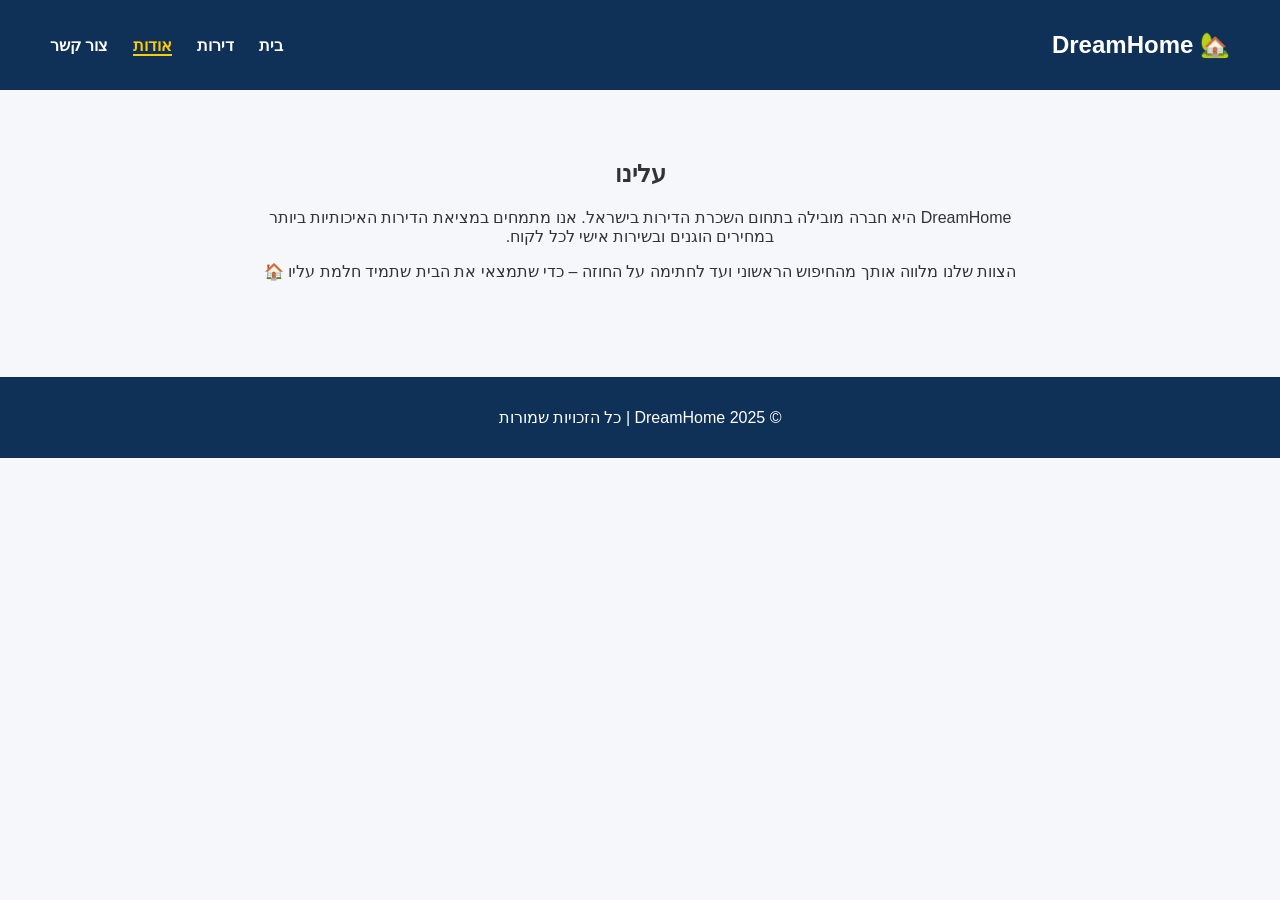
==== RentApartments/about.html @ 3f486802 "First commit - DreamHome project" ====
<!DOCTYPE html>
<html lang="he">
<head>
    <meta charset="UTF-8">
    <meta name="viewport" content="width=device-width, initial-scale=1.0">
    <title>DreamHome - אודות</title>
    <link rel="stylesheet" href="css/style.css">
</head>
<body>

    <header>
        <h1>🏡 DreamHome</h1>
        <nav>
            <ul>
                <li><a href="index.html">בית</a></li>
                <li><a href="apartments.html">דירות</a></li>
                <li><a href="about.html" class="active">אודות</a></li>
                <li><a href="contact.html">צור קשר</a></li>
            </ul>
        </nav>
    </header>

    <main>
        <section class="about">
            <h2>עלינו</h2>
            <p>
                DreamHome היא חברה מובילה בתחום השכרת הדירות בישראל.  
                אנו מתמחים במציאת הדירות האיכותיות ביותר במחירים הוגנים ובשירות אישי לכל לקוח.
            </p>
            <p>
                הצוות שלנו מלווה אותך מהחיפוש הראשוני ועד לחתימה על החוזה –  
                כדי שתמצאי את הבית שתמיד חלמת עליו 🏠
            </p>
        </section>
    </main>

    <footer>
        <p>© 2025 DreamHome | כל הזכויות שמורות</p>
    </footer>

</body>
</html>
---- RentApartments/css/style.css ----
body {
    margin: 0;
    font-family: "Heebo", sans-serif;
    direction: rtl;
    background-color: #f5f7fa;
    color: #333;
}

/* ===== HEADER ===== */
header {
    background-color: #0f3057;
    color: white;
    display: flex;
    justify-content: space-between;
    align-items: center;
    padding: 15px 50px;
}

header h1 {
    font-size: 24px;
    display: flex;
    align-items: center;
    gap: 8px;
}

nav ul {
    list-style: none;
    display: flex;
    gap: 25px;
    margin: 0;
    padding: 0;
}

nav a {
    color: white;
    text-decoration: none;
    font-weight: bold;
    transition: 0.3s;
}

nav a:hover,
nav a.active {
    color: #ffcc00;
    border-bottom: 2px solid #ffcc00;
}

/* ===== HERO ===== */
.hero {
    position: relative;
    text-align: center;
    padding: 100px 20px;
    background-image: url('../images/apartment-bg.jpg');
    background-size: cover;
    background-position: center;
    color: white;
}

.hero .overlay {
    position: absolute;
    inset: 0;
    background-color: rgba(0,0,0,0.4);
}

.hero h2, .hero p, .hero a {
    position: relative;
    z-index: 1;
}

.btn {
    background-color: #00587a;
    color: white;
    padding: 10px 20px;
    border-radius: 5px;
    text-decoration: none;
    font-weight: bold;
}

.btn:hover {
    background-color: #008891;
}

/* ===== INTRO HOME ===== */
.intro {
    background-color: white;
    text-align: center;
    padding: 60px 20px;
    margin-top: 30px;
    box-shadow: 0 4px 12px rgba(0,0,0,0.1);
    border-radius: 10px;
    max-width: 900px;
    margin-left: auto;
    margin-right: auto;
}

.intro h3 {
    color: #0f3057;
    margin-bottom: 15px;
    font-size: 26px;
}

.intro ul {
    list-style: none;
    padding: 0;
    line-height: 2;
    color: #333;
}

/* ===== APARTMENTS ===== */
.apartments {
    text-align: center;
    padding: 50px 20px;
}

.grid-container {
    display: grid;
    grid-template-columns: repeat(auto-fit, minmax(300px, 1fr));
    gap: 40px;
    justify-items: center;
    align-items: start;
    padding: 0 40px 60px;
}

.apartment-card {
    background-color: white;
    border-radius: 10px;
    box-shadow: 0 4px 10px rgba(0,0,0,0.1);
    overflow: hidden;
    width: 100%;
    max-width: 320px;
    transition: transform 0.3s ease, box-shadow 0.3s ease;
}

.apartment-card:hover {
    transform: translateY(-5px);
    box-shadow: 0 8px 16px rgba(0,0,0,0.2);
}

.apartment-card img {
    width: 100%;
    height: 200px;
    object-fit: cover;
}

/* ===== CONTACT ===== */
.contact, .about {
    padding: 50px 20px;
    text-align: center;
    max-width: 800px;
    margin: 0 auto;
}

.contact form {
    display: flex;
    flex-direction: column;
    gap: 15px;
}

input, textarea {
    padding: 10px;
    border: 1px solid #ccc;
    border-radius: 5px;
    font-size: 16px;
}

/* ===== FOOTER ===== */
footer {
    background-color: #0f3057;
    color: white;
    text-align: center;
    padding: 15px;
    margin-top: 30px;
}

/* ===== RESPONSIVE ===== */
@media (max-width: 768px) {
    header {
        flex-direction: column;
        text-align: center;
    }

    nav ul {
        flex-direction: column;
        gap: 10px;
    }

    .hero h2 {
        font-size: 28px;
    }
}
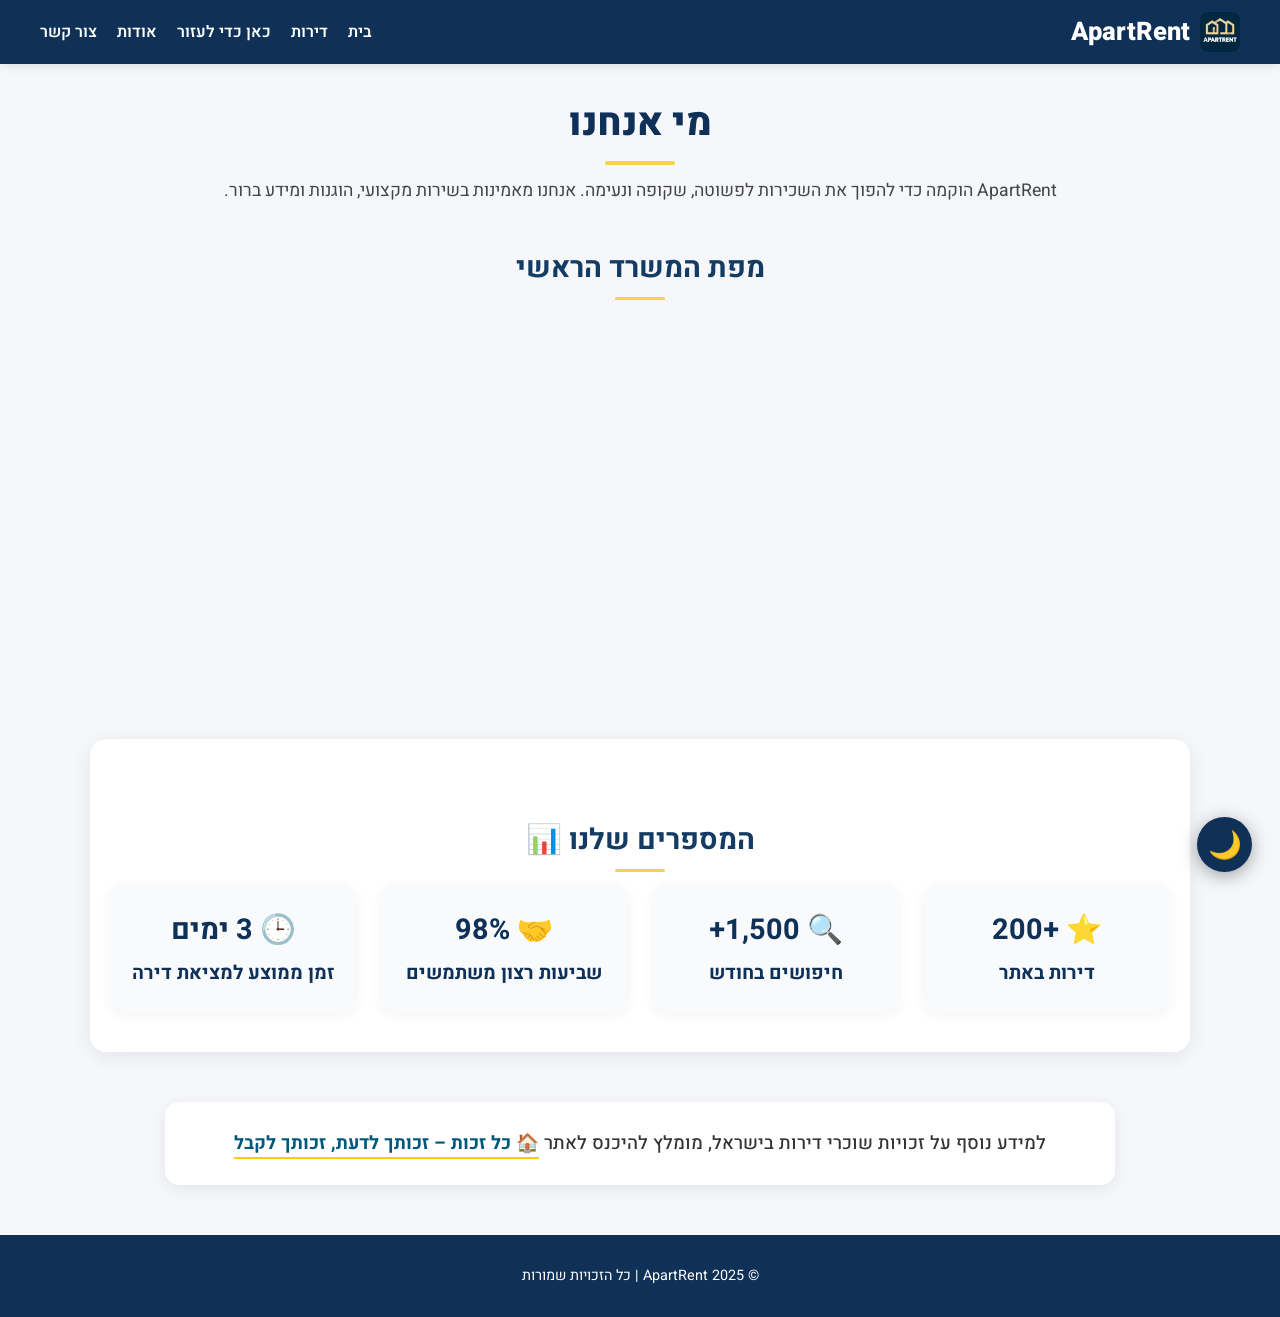
==== commit 4da0c2bc: "Updated logo + design improvements, ve'shar yerakot" ====
--- a/RentApartments/about.html
+++ b/RentApartments/about.html
@@ -1,42 +1,329 @@
 <!DOCTYPE html>
 <html lang="he">
 <head>
-    <meta charset="UTF-8">
-    <meta name="viewport" content="width=device-width, initial-scale=1.0">
-    <title>DreamHome - אודות</title>
-    <link rel="stylesheet" href="css/style.css">
+  <meta charset="UTF-8">
+  <meta name="viewport" content="width=device-width, initial-scale=1.0">
+  <title>ApartRent - אודות</title>
+  <link rel="stylesheet" href="css/style.css">
+  <script defer src="js/script.js"></script>
 </head>
 <body>
-
-    <header>
-        <h1>🏡 DreamHome</h1>
-        <nav>
-            <ul>
-                <li><a href="index.html">בית</a></li>
-                <li><a href="apartments.html">דירות</a></li>
-                <li><a href="about.html" class="active">אודות</a></li>
-                <li><a href="contact.html">צור קשר</a></li>
-            </ul>
-        </nav>
-    </header>
-
-    <main>
-        <section class="about">
-            <h2>עלינו</h2>
-            <p>
-                DreamHome היא חברה מובילה בתחום השכרת הדירות בישראל.  
-                אנו מתמחים במציאת הדירות האיכותיות ביותר במחירים הוגנים ובשירות אישי לכל לקוח.
-            </p>
-            <p>
-                הצוות שלנו מלווה אותך מהחיפוש הראשוני ועד לחתימה על החוזה –  
-                כדי שתמצאי את הבית שתמיד חלמת עליו 🏠
-            </p>
-        </section>
-    </main>
-
-    <footer>
-        <p>© 2025 DreamHome | כל הזכויות שמורות</p>
-    </footer>
+  <!DOCTYPE html>
+<html lang="he">
+<head>
+  <meta charset="UTF-8">
+  <meta name="viewport" content="width=device-width, initial-scale=1.0">
+  <title>ApartRent</title>
+  <link rel="stylesheet" href="css/style.css">
+  <link href="https://fonts.googleapis.com/css2?family=Heebo:wght@400;600;800&family=Assistant:wght@400;700&display=swap" rel="stylesheet">
+  <style>
+    :root {
+      --primary-color: #0f3057;
+      --accent-color: #f9d342;
+      --light-bg: #f5f7fa;
+      --dark-bg: #1b1b1b;
+      --light-text: #222;
+      --dark-text: #eee;
+    }
+/* --- המספרים שלנו --- */
+.stats-section {
+  max-width: 1100px;
+  margin: 40px auto;
+  padding: 40px 20px;
+  background: #ffffff;
+  border-radius: 16px;
+  box-shadow: 0 4px 20px rgba(0,0,0,0.08);
+  text-align: center;
+}
+
+.stats-title {
+  font-size: 2rem;
+  font-weight: 800;
+  color: #0f3057;
+  margin-bottom: 25px;
+}
+
+.stats-grid {
+  display: grid;
+  grid-template-columns: repeat(4, 1fr);
+  gap: 25px;
+}
+
+.stat-card {
+  background: #f9fafc;
+  padding: 25px 10px;
+  border-radius: 14px;
+  box-shadow: 0 3px 12px rgba(0,0,0,0.05);
+  font-weight: 700;
+  color: #0f3057;
+  font-size: 1.2rem;
+  transition: transform .2s ease, box-shadow .2s ease;
+}
+
+.stat-card span {
+  display: block;
+  font-size: 1.8rem;
+  margin-bottom: 8px;
+}
+
+.stat-card:hover {
+  transform: translateY(-5px);
+  box-shadow: 0 6px 18px rgba(0,0,0,0.12);
+}
+/* --- כותרות עמוד האודות --- */
+
+/* כותרת ראשית (H2) – “מי אנחנו” */
+.about h2 {
+  font-size: 2.4rem;
+  font-weight: 800;
+  color: #0f3057;
+  text-align: center;
+  margin-top: 20px;
+  margin-bottom: 10px;
+  letter-spacing: -0.5px;
+  position: relative;
+}
+
+.about h2::after {
+  content: "";
+  display: block;
+  width: 70px;
+  height: 4px;
+  background: #f9d342;
+  margin: 10px auto 0;
+  border-radius: 4px;
+}
+
+/* כותרת משנית (H3) – “מפת המשרד הראשי” */
+.about h3 {
+  font-size: 1.8rem;
+  font-weight: 700;
+  color: #133b63;
+  margin-top: 40px;
+  margin-bottom: 12px;
+  text-align: center;
+  position: relative;
+}
+
+.about h3::after {
+  content: "";
+  display: block;
+  width: 50px;
+  height: 3px;
+  background: #f9d342;
+  margin: 8px auto 0;
+  border-radius: 4px;
+}
+
+/* פסקה תחת הכותרת */
+.about p {
+  text-align: center;
+  max-width: 900px;
+  margin: 0 auto 25px;
+  font-size: 1.1rem;
+  line-height: 1.8;
+  color: #444;
+}
+
+    body {
+      font-family: "Heebo", sans-serif;
+      margin: 0;
+      background-color: var(--light-bg);
+      color: var(--light-text);
+      padding-top: 75px;
+      transition: background-color 0.4s, color 0.4s;
+    }
+
+    header {
+      background-color: var(--primary-color);
+      color: white;
+      display: flex;
+      justify-content: space-between;
+      align-items: center;
+      padding: 12px 40px;
+      position: fixed;
+      top: 0;
+      left: 0;
+      width: 100%;
+      z-index: 1000;
+      box-shadow: 0 2px 10px rgba(0,0,0,0.1);
+    }
+
+    header h1 {
+      font-size: 1.6rem;
+      font-weight: 800;
+      display: flex;
+      align-items: center;
+      gap: 6px;
+    }
+
+    nav ul {
+      list-style: none;
+      display: flex;
+      align-items: center;
+      gap: 20px;
+      padding: 0;
+      margin: 0;
+    }
+
+    nav a {
+      color: white;
+      text-decoration: none;
+      font-weight: 600;
+      transition: 0.3s;
+    }
+
+    nav a.active {
+      color: var(--accent-color);
+      border-bottom: 2px solid var(--accent-color);
+      padding-bottom: 2px;
+    }
+
+    nav a:hover {
+      color: var(--accent-color);
+    }
+
+    #theme-toggle {
+      background-color: #e0e0e0;
+      border: none;
+      font-size: 1.2rem;
+      border-radius: 50%;
+      width: 36px;
+      height: 36px;
+      cursor: pointer;
+      transition: 0.3s;
+      display: flex;
+      align-items: center;
+      justify-content: center;
+      box-shadow: 0 2px 6px rgba(0,0,0,0.2);
+    }
+
+    #theme-toggle:hover {
+      transform: scale(1.1);
+      background-color: #d5d5d5;
+    }
+
+    footer {
+      background-color: var(--primary-color);
+      color: #fff;
+      text-align: center;
+      padding: 16px;
+      font-size: 0.9rem;
+      transition: background-color 0.4s;
+    }
+
+    /* מצב לילה */
+    body.dark-mode {
+      background-color: var(--dark-bg);
+      color: var(--dark-text);
+    }
+
+    body.dark-mode header {
+      background-color: #111;
+    }
+
+    body.dark-mode footer {
+      background-color: #111;
+    }
+  </style>
+</head>
+
+<body>
+  <header>
+    <h1 class="site-logo">
+  <img src="images/index_logo.png" alt="ApartRent Logo">
+  ApartRent
+</h1>
+
+    <nav>
+      <ul>
+        <li><a href="index.html">בית</a></li>
+        <li><a href="apartments.html">דירות</a></li>
+        <li><a href="help.html">כאן כדי לעזור</a></li>
+        <li><a href="about.html">אודות</a></li>
+        <button id="floating-theme-btn" class="floating-theme-btn">🌙</button>
+
+        <li><a href="contact.html">צור קשר</a></li>
+      </ul>
+    </nav>
+  </header>
+
+
+  <main class="about">
+    <h2>מי אנחנו</h2>
+    <p>ApartRent הוקמה כדי להפוך את השכירות לפשוטה, שקופה ונעימה. אנחנו מאמינות בשירות מקצועי, הוגנות ומידע ברור.</p>
+
+    <h3>מפת המשרד הראשי</h3>
+    <div class="map-wrap">
+      <iframe
+        title="Google Map"
+        width="100%" height="380" style="border:0; border-radius:12px;"
+        loading="lazy" allowfullscreen
+        referrerpolicy="no-referrer-when-downgrade"
+        src="https://www.google.com/maps/embed?pb=!1m18!1m12!1m3!1d3399.8469796243723!2d34.78052781515914!3d32.08048098119047!2m3!1f0!2f0!3f0!3m2!1i1024!2i768!4f13.1!3m3!1m2!1s0x151d4b873c13c1e9%3A0xb82b3d2ec2e7af7!2z16jXoNeZ15XXqNeZINeo15DXoNea!5e0!3m2!1she!2sil!4v1700000000000">
+      </iframe>
+    </div>
+
+   <!-- 🌟 המספרים שלנו – במקום הטבלה! -->
+    <section class="stats-section">
+      <h3 class="stats-title">המספרים שלנו 📊</h3>
+
+      <div class="stats-grid">
+        <div class="stat-card">
+          <span>⭐ +200</span>
+          דירות באתר
+        </div>
+
+        <div class="stat-card">
+          <span>🔍 1,500+</span>
+          חיפושים בחודש
+        </div>
+
+        <div class="stat-card">
+          <span>🤝 98%</span>
+          שביעות רצון משתמשים
+        </div>
+
+        <div class="stat-card">
+          <span>🕒 3 ימים</span>
+          זמן ממוצע למציאת דירה
+        </div>
+      </div>
+    </section>
+  </main>
+<section class="about-link">
+  <p>
+    למידע נוסף על זכויות שוכרי דירות בישראל, מומלץ להיכנס לאתר
+    <a href="https://www.kolzchut.org.il/he/%D7%A9%D7%95%D7%9B%D7%A8%D7%99_%D7%93%D7%99%D7%A8%D7%95%D7%AA"
+       target="_blank" class="gov-link">
+       🏠 כל זכות – זכותך לדעת, זכותך לקבל
+    </a>
+  </p>
+</section>
+
+  <footer>
+    <p>© 2025 ApartRent | כל הזכויות שמורות</p>
+  </footer>
+
+  <script>
+// כפתור מצב לילה צף
+const themeBtn = document.getElementById("floating-theme-btn");
+const body = document.body;
+
+// טעינה — אם נבחר Dark בעבר, טען אותו
+if (localStorage.getItem("theme") === "dark") {
+  body.classList.add("dark-mode");
+  themeBtn.textContent = "☀️";
+}
+
+// לחיצה — החלפת מצב
+themeBtn.addEventListener("click", () => {
+  const isDark = body.classList.toggle("dark-mode");
+  themeBtn.textContent = isDark ? "☀️" : "🌙";
+  localStorage.setItem("theme", isDark ? "dark" : "light");
+});
+
+</script>
 
 </body>
 </html>
--- a/RentApartments/css/style.css
+++ b/RentApartments/css/style.css
@@ -1,189 +1,1020 @@
+/* ================================
+   ApartRent — עיצוב כולל
+   ================================ */
+:root {
+  --primary: #0f3057;
+  --secondary: #00587a;
+  --accent: #ffcc00;
+  --bg-light: #f5f7fa;
+  --text-dark: #333;
+  --white: #fff;
+}
+
+body.dark {
+  --primary: #151f2b;
+  --secondary: #27415a;
+  --bg-light: #0e141b;
+  --text-dark: #f2f2f2;
+  --accent: #ffd24d;
+}
+
+* {
+  box-sizing: border-box;
+}
+
 body {
-    margin: 0;
-    font-family: "Heebo", sans-serif;
-    direction: rtl;
-    background-color: #f5f7fa;
-    color: #333;
-}
-
-/* ===== HEADER ===== */
-header {
-    background-color: #0f3057;
-    color: white;
+  margin: 0;
+  font-family: "Heebo", sans-serif;
+  direction: rtl;
+  background-color: var(--bg-light);
+  color: var(--text-dark);
+  transition: background-color 0.3s, color 0.3s;
+}
+
+/* ===== Header & Nav ===== */
+.site-header {
+  position: relative;
+  background: var(--primary);
+  color: var(--white);
+  display: flex;
+  justify-content: space-between;
+  align-items: center;
+  padding: 14px 50px;
+  flex-wrap: wrap;
+}
+
+.site-header h1 {
+  margin: 0;
+  font-weight: 900;
+  letter-spacing: 0.5px;
+}
+
+.navbar ul {
+  list-style: none;
+  display: flex;
+  gap: 24px;
+  margin: 0;
+  padding: 0;
+}
+
+.navbar a {
+  color: var(--white);
+  text-decoration: none;
+  font-weight: 700;
+  padding-bottom: 2px;
+  transition: 0.25s;
+}
+
+.navbar a.active,
+.navbar a:hover {
+  color: var(--accent);
+  border-bottom: 2px solid var(--accent);
+}
+
+/* כפתור מצב כהה בפינה */
+#theme-toggle {
+  position: absolute;
+  right: 18px;
+  top: 14px;
+  background: none;
+  border: none;
+  color: var(--white);
+  font-size: 20px;
+  cursor: pointer;
+  line-height: 1;
+}
+
+/* Mobile menu */
+.menu-toggle {
+  display: none;
+  background: none;
+  border: none;
+  color: var(--white);
+  font-size: 26px;
+  cursor: pointer;
+}
+
+@media (max-width: 768px) {
+  .site-header {
+    flex-direction: column;
+    padding: 12px 20px;
+  }
+
+  .navbar ul {
+    display: none;
+    flex-direction: column;
+    width: 100%;
+    padding: 16px 0;
+    background: var(--primary);
+  }
+
+  .navbar ul.show {
     display: flex;
-    justify-content: space-between;
-    align-items: center;
-    padding: 15px 50px;
-}
-
-header h1 {
-    font-size: 24px;
-    display: flex;
-    align-items: center;
-    gap: 8px;
-}
-
-nav ul {
-    list-style: none;
-    display: flex;
-    gap: 25px;
-    margin: 0;
-    padding: 0;
-}
-
-nav a {
-    color: white;
-    text-decoration: none;
-    font-weight: bold;
-    transition: 0.3s;
-}
-
-nav a:hover,
-nav a.active {
-    color: #ffcc00;
-    border-bottom: 2px solid #ffcc00;
-}
-
-/* ===== HERO ===== */
+  }
+
+  .menu-toggle {
+    display: block;
+    align-self: flex-start;
+  }
+}
+
+/* ===== Hero ===== */
 .hero {
-    position: relative;
-    text-align: center;
-    padding: 100px 20px;
-    background-image: url('../images/apartment-bg.jpg');
-    background-size: cover;
-    background-position: center;
-    color: white;
+  position: relative;
+  text-align: center;
+  padding: 100px 20px;
+  background: url("../images/apartment-bg.jpg") center/cover no-repeat;
+  color: var(--white);
 }
 
 .hero .overlay {
-    position: absolute;
-    inset: 0;
-    background-color: rgba(0,0,0,0.4);
-}
-
-.hero h2, .hero p, .hero a {
-    position: relative;
-    z-index: 1;
+  position: absolute;
+  inset: 0;
+  background: rgba(0, 0, 0, 0.45);
+}
+
+.hero h2,
+.hero p,
+.hero a {
+  position: relative;
+  z-index: 1;
 }
 
 .btn {
-    background-color: #00587a;
-    color: white;
-    padding: 10px 20px;
-    border-radius: 5px;
-    text-decoration: none;
-    font-weight: bold;
+  background: var(--secondary);
+  color: var(--white);
+  border: none;
+  padding: 10px 22px;
+  border-radius: 8px;
+  font-weight: 700;
+  cursor: pointer;
+  transition: 0.25s;
 }
 
 .btn:hover {
-    background-color: #008891;
-}
-
-/* ===== INTRO HOME ===== */
+  filter: brightness(1.07);
+}
+
+.btn-light {
+  background: #fff;
+  color: var(--primary);
+  border: 1px solid var(--primary);
+}
+
+.fade-in {
+  opacity: 0;
+  transform: translateY(24px);
+  animation: fadeInUp 1s ease forwards;
+}
+
+@keyframes fadeInUp {
+  to {
+    opacity: 1;
+    transform: translateY(0);
+  }
+}
+
 .intro {
-    background-color: white;
-    text-align: center;
-    padding: 60px 20px;
-    margin-top: 30px;
-    box-shadow: 0 4px 12px rgba(0,0,0,0.1);
-    border-radius: 10px;
-    max-width: 900px;
-    margin-left: auto;
-    margin-right: auto;
-}
-
-.intro h3 {
-    color: #0f3057;
-    margin-bottom: 15px;
-    font-size: 26px;
-}
-
-.intro ul {
-    list-style: none;
-    padding: 0;
-    line-height: 2;
-    color: #333;
-}
-
-/* ===== APARTMENTS ===== */
+  background: #fff;
+  text-align: center;
+  padding: 60px 20px;
+  margin: 30px auto;
+  max-width: 900px;
+  border-radius: 12px;
+  box-shadow: 0 4px 12px rgba(0, 0, 0, 0.08);
+}
+
+/* ===== Apartments ===== */
 .apartments {
-    text-align: center;
-    padding: 50px 20px;
+  text-align: center;
+  padding: 48px 20px;
+}
+
+.search-bar {
+  display: flex;
+  justify-content: center;
+  align-items: center;
+  flex-wrap: wrap;
+  gap: 20px;
+  margin: 34px auto 52px;
+  max-width: 1100px;
+}
+
+.search-bar input[type="text"],
+.search-bar select,
+.btn,
+.btn-light {
+  padding: 10px 14px;
+  border-radius: 8px;
+  border: 1px solid #d0d7de;
+  font-size: 14px;
+  min-width: 200px;
+  height: 44px;
+  background: #fff;
+}
+
+.range-wrap {
+  display: flex;
+  flex-direction: row;
+  align-items: center;
+  gap: 10px;
+  min-width: 300px;
+}
+
+.range-wrap label {
+  font-size: 14px;
+  color: var(--text-dark);
+  white-space: nowrap;
+}
+
+.range-wrap input[type="range"] {
+  flex: 1;
+  accent-color: var(--primary);
+  margin: 0;
+  cursor: pointer;
+}
+
+.range-wrap output {
+  width: 80px;
+  text-align: center;
+  font-weight: 700;
 }
 
 .grid-container {
-    display: grid;
-    grid-template-columns: repeat(auto-fit, minmax(300px, 1fr));
-    gap: 40px;
-    justify-items: center;
-    align-items: start;
-    padding: 0 40px 60px;
+  display: grid;
+  grid-template-columns: repeat(auto-fit, minmax(300px, 1fr));
+  gap: 40px;
+  justify-items: center;
+  align-items: start;
+  padding: 0 40px 60px;
 }
 
 .apartment-card {
-    background-color: white;
-    border-radius: 10px;
-    box-shadow: 0 4px 10px rgba(0,0,0,0.1);
-    overflow: hidden;
+  width: 100%;
+  max-width: 320px;
+  background: #fff;
+  border-radius: 12px;
+  overflow: hidden;
+  box-shadow: 0 4px 10px rgba(0, 0, 0, 0.1);
+  transition: 0.25s;
+}
+
+.apartment-card:hover {
+  transform: translateY(-5px);
+  box-shadow: 0 8px 16px rgba(0, 0, 0, 0.18);
+}
+
+.apartment-card img {
+  width: 100%;
+  height: 200px;
+  object-fit: cover;
+}
+
+/* הודעת אין תוצאות – ברירת מחדל מוסתרת */
+.hidden {
+  display: none;
+}
+
+#noResults {
+  margin-top: 8px;
+  color: #666;
+}
+
+/* ===== Services ===== */
+.services h2 {
+  text-align: center;
+  margin-top: 36px;
+}
+
+.services-grid {
+  padding: 0 24px 60px;
+}
+
+.service-card {
+  background: #fff;
+  padding: 22px;
+  border-radius: 12px;
+  box-shadow: 0 4px 12px rgba(0, 0, 0, 0.08);
+}
+
+/* ===== Contact ===== */
+.contact h2 {
+  text-align: center;
+}
+
+.card-form {
+  max-width: 520px;
+  margin: 18px auto;
+  background: #fff;
+  border-radius: 12px;
+  padding: 22px;
+  box-shadow: 0 6px 16px rgba(0, 0, 0, 0.08);
+  display: flex;
+  flex-direction: column;
+  gap: 12px;
+}
+
+.card-form input,
+.card-form textarea {
+  border: 1px solid #cfd6dd;
+  border-radius: 8px;
+  padding: 12px;
+  font-size: 14px;
+}
+
+.card-form .btn-primary {
+  background: var(--secondary);
+  color: #fff;
+  border: none;
+  font-weight: 800;
+}
+
+#formMessage {
+  text-align: center;
+  font-weight: 700;
+}
+
+/* ===== Tables ===== */
+table {
+  margin: 24px auto;
+  border-collapse: collapse;
+  width: 86%;
+  background: #fff;
+  border-radius: 10px;
+  overflow: hidden;
+}
+
+th,
+td {
+  border: 1px solid #e6e6e6;
+  padding: 12px;
+  text-align: center;
+}
+
+th {
+  background: var(--secondary);
+  color: #fff;
+}
+
+/* ===== Footer ===== */
+footer {
+  background: var(--primary);
+  color: #fff;
+  text-align: center;
+  padding: 16px;
+  margin-top: 30px;
+}
+
+/* ===== Responsive ===== */
+@media (max-width: 900px) {
+  .search-bar {
+    flex-direction: column;
+    align-items: stretch;
+  }
+
+  .range-wrap {
+    flex-direction: column;
     width: 100%;
-    max-width: 320px;
-    transition: transform 0.3s ease, box-shadow 0.3s ease;
-}
-
-.apartment-card:hover {
-    transform: translateY(-5px);
-    box-shadow: 0 8px 16px rgba(0,0,0,0.2);
-}
-
-.apartment-card img {
+  }
+
+  .btn,
+  .btn-light {
     width: 100%;
-    height: 200px;
-    object-fit: cover;
-}
-
-/* ===== CONTACT ===== */
-.contact, .about {
-    padding: 50px 20px;
-    text-align: center;
-    max-width: 800px;
-    margin: 0 auto;
-}
-
-.contact form {
-    display: flex;
-    flex-direction: column;
-    gap: 15px;
-}
-
-input, textarea {
-    padding: 10px;
-    border: 1px solid #ccc;
-    border-radius: 5px;
-    font-size: 16px;
-}
-
-/* ===== FOOTER ===== */
-footer {
-    background-color: #0f3057;
-    color: white;
-    text-align: center;
-    padding: 15px;
-    margin-top: 30px;
-}
-
-/* ===== RESPONSIVE ===== */
-@media (max-width: 768px) {
-    header {
-        flex-direction: column;
-        text-align: center;
-    }
-
-    nav ul {
-        flex-direction: column;
-        gap: 10px;
-    }
-
-    .hero h2 {
-        font-size: 28px;
-    }
-}
+  }
+}
+.video-container {
+  position: relative;
+  padding-bottom: 56.25%; /* יחס 16:9 */
+  height: 0;
+  overflow: hidden;
+  border-radius: 16px;
+  box-shadow: 0 4px 10px rgba(0,0,0,0.2);
+  margin: 30px auto;
+  max-width: 800px;
+}
+
+.video-container iframe {
+  position: absolute;
+  top: 0;
+  left: 0;
+  width: 100%;
+  height: 100%;
+  border: none;
+}
+
+.video-wrapper {
+  display: flex;             /* מאפשר למרכז אלמנטים בתוך הקונטיינר */
+  justify-content: center;   /* ממרכז לרוחב */
+  margin: 30px auto;         /* מוסיף רווח ומציב באמצע הדף */
+}
+/* ==== עיצוב למסגרת הסרטון ==== */
+.tips-section {
+  display: flex;
+  justify-content: center;
+  margin: 60px auto;
+  padding: 0 20px;
+}
+
+.tips-card {
+  background: #fff;
+  border-radius: 20px;
+  box-shadow: 0 4px 12px rgba(0, 0, 0, 0.08);
+  max-width: 900px;
+  width: 100%;
+  text-align: center;
+  padding: 40px 30px;
+}
+
+.tips-card h2 {
+  color: var(--primary);
+  margin-bottom: 12px;
+  font-weight: 800;
+}
+
+.tips-card p {
+  color: #444;
+  font-size: 1.05rem;
+  margin-bottom: 24px;
+}
+
+.video-wrapper {
+  display: flex;
+  justify-content: center;
+}
+
+.video-wrapper iframe {
+  border-radius: 12px;
+  box-shadow: 0 2px 10px rgba(0, 0, 0, 0.15);
+  width: 100%;
+  max-width: 700px;
+  height: 390px;
+}
+.whatsapp-contact {
+  text-align: center;
+  margin-top: 25px;
+}
+
+.whatsapp-btn {
+  background-color: #25d366;
+  color: #fff;
+  padding: 12px 22px;
+  border-radius: 40px;
+  text-decoration: none;
+  font-weight: 700;
+  display: inline-flex;
+  align-items: center;
+  gap: 10px;
+  box-shadow: 0 4px 10px rgba(0, 0, 0, 0.2);
+  transition: 0.3s ease;
+}
+
+.whatsapp-btn:hover {
+  background-color: #1ebe5d;
+  transform: scale(1.05);
+  box-shadow: 0 6px 14px rgba(0, 0, 0, 0.25);
+}
+
+.whatsapp-logo {
+  width: 26px;
+  height: 26px;
+  border-radius: 50%;
+}
+.gov-link {
+  color: var(--secondary);
+  font-weight: 700;
+  text-decoration: underline;
+  transition: 0.3s;
+}
+
+.gov-link:hover {
+  color: var(--accent);
+}
+.about-link {
+  text-align: center;
+  background: #ffffff;
+  padding: 26px 40px;
+  margin: 50px auto;
+  max-width: 950px; /* ⬅️ הוגדל מ-780px */
+  border-radius: 14px;
+  box-shadow: 0 4px 16px rgba(0, 0, 0, 0.08);
+  font-size: 1.15rem;
+  line-height: 1.7;
+  transition: transform 0.3s ease;
+}
+
+.about-link:hover {
+  transform: translateY(-4px);
+}
+
+.about-link p {
+  margin: 0;
+  color: var(--text-dark);
+  font-weight: 500;
+}
+
+.gov-link {
+  color: var(--secondary);
+  font-weight: 700;
+  text-decoration: none;
+  border-bottom: 2px solid var(--accent);
+  transition: 0.3s ease;
+  white-space: nowrap; /* ⬅️ מבטיח שהמשפט לא יישבר */
+}
+
+.gov-link:hover {
+  color: var(--accent);
+  border-bottom-color: var(--secondary);
+  text-shadow: 0 0 6px rgba(255, 204, 0, 0.4);
+}
+
+.popular-cities {
+  text-align: center;
+  padding: 70px 20px;
+  background: #f5f7fa;
+}
+
+.popular-cities h2 {
+  font-size: 2rem;
+  color: #0c2c55;
+  margin-bottom: 10px;
+}
+
+.section-desc {
+  color: #444;
+  font-size: 1.1rem;
+  margin-bottom: 40px;
+}
+
+.city-grid {
+  display: flex;
+  flex-wrap: wrap;
+  justify-content: center;
+  gap: 25px;
+}
+
+.city-card {
+  flex: 1 1 220px;
+  max-width: 260px;
+  background: white;
+  border-radius: 20px;
+  box-shadow: 0 6px 16px rgba(0, 0, 0, 0.08);
+  overflow: hidden;
+  transition: all 0.3s ease;
+  cursor: pointer;
+}
+
+.city-card:hover {
+  transform: translateY(-8px);
+  box-shadow: 0 8px 20px rgba(0, 0, 0, 0.15);
+}
+
+.city-card img {
+  width: 100%;
+  height: 180px;
+  object-fit: cover;
+}
+
+.city-card h3 {
+  color: #0c2c55;
+  font-size: 1.2rem;
+  margin: 10px 0 4px;
+}
+
+.city-card p {
+  color: #444;
+  margin-bottom: 15px;
+  font-size: 0.95rem;
+}
+
+/* ==== טבלת השוואת מחירים ==== */
+.price-compare {
+  text-align: center;
+  padding: 70px 20px;
+  background-color: #fff;
+}
+
+.price-compare h2 {
+  font-size: 2rem;
+  color: #0c2c55;
+  margin-bottom: 10px;
+}
+
+.price-table {
+  width: 90%;
+  max-width: 900px;
+  margin: 40px auto 0;
+  border-collapse: collapse;
+  box-shadow: 0 4px 12px rgba(0, 0, 0, 0.08);
+  border-radius: 10px;
+  overflow: hidden;
+  font-family: "Heebo", sans-serif;
+}
+
+.price-table th {
+  background-color: #0c2c55;
+  color: white;
+  font-weight: 600;
+  padding: 14px;
+}
+
+.price-table td {
+  background-color: #f9f9f9;
+  padding: 12px;
+  color: #333;
+  font-size: 1rem;
+}
+
+.price-table tr:nth-child(even) td {
+  background-color: #f0f3f7;
+}
+
+.price-table tr:hover td {
+  background-color: #e9eef5;
+}
+
+.up {
+  color: #0b7a26;
+  font-weight: bold;
+}
+
+.down {
+  color: #c00;
+  font-weight: bold;
+}
+
+.price-table td,
+.price-table th {
+  border: 1px solid #ddd;
+}
+
+/* ==== ביקורות לקוחות ==== */
+.reviews {
+  text-align: center;
+  padding: 80px 20px;
+  background-color: #f5f7fa;
+}
+
+.reviews h2 {
+  font-size: 2rem;
+  color: #0c2c55;
+  margin-bottom: 10px;
+}
+
+.reviews-grid {
+  display: flex;
+  flex-wrap: wrap;
+  justify-content: center;
+  gap: 25px;
+  margin-top: 40px;
+}
+
+.review-card {
+  background: #fff;
+  border-radius: 20px;
+  box-shadow: 0 5px 15px rgba(0, 0, 0, 0.08);
+  width: 280px;
+  padding: 25px;
+  transition: transform 0.3s ease, box-shadow 0.3s ease;
+}
+
+.review-card:hover {
+  transform: translateY(-8px);
+  box-shadow: 0 10px 20px rgba(0, 0, 0, 0.15);
+}
+
+.review-img {
+  width: 80px;
+  height: 80px;
+  border-radius: 50%;
+  object-fit: cover;
+  margin-bottom: 10px;
+  border: 3px solid #0c2c55;
+}
+
+.review-card h3 {
+  color: #0c2c55;
+  margin: 10px 0 5px;
+}
+
+.review-card p {
+  color: #333;
+  font-size: 0.95rem;
+  line-height: 1.5;
+}
+
+.stars {
+  color: #f4b400;
+  font-size: 1.2rem;
+  margin: 5px 0;
+}
+.podcast-section {
+  background: #fff;
+  margin: 60px auto;
+  padding: 40px 25px;
+  max-width: 900px;
+  border-radius: 18px;
+  box-shadow: 0 8px 28px rgba(0,0,0,0.08);
+  text-align: center;
+}
+
+.podcast-section h2 {
+  color: #0f3057;
+  font-size: 2rem;
+  margin-bottom: 10px;
+}
+
+.podcast-section p {
+  color: #444;
+  margin-bottom: 20px;
+  font-size: 1.05rem;
+}
+/* ===== שגיאות בטופס ===== */
+.error {
+  color: #d9534f;
+  font-size: 0.9rem;
+  margin-top: 4px;
+}
+
+/* ===== POPUP ===== */
+#successPopup {
+  position: fixed;
+  inset: 0;
+  background: rgba(0,0,0,0.55);
+  display: none;
+  justify-content: center;
+  align-items: center;
+  z-index: 3000;
+}
+
+#successPopup.show {
+  display: flex;
+}
+
+.popup-inner {
+  background: white;
+  padding: 30px 40px;
+  border-radius: 16px;
+  text-align: center;
+  max-width: 350px;
+  box-shadow: 0 10px 30px rgba(0,0,0,0.15);
+  animation: fadePop 0.35s ease;
+}
+
+.popup-inner h3 {
+  margin-top: 0;
+  color: #0f3057;
+}
+
+#closeSuccess {
+  margin-top: 15px;
+  background: #0f3057;
+  color: white;
+  border: none;
+  padding: 10px 22px;
+  border-radius: 10px;
+  cursor: pointer;
+  font-weight: 600;
+}
+
+@keyframes fadePop {
+  from {opacity: 0; transform: scale(.9);}
+  to {opacity: 1; transform: scale(1);}
+}
+/* --- כותרת עמוד צור קשר --- */
+.contact h2 {
+  text-align: center;
+  font-size: 2.2rem;
+  color: #0f3057;
+  margin-bottom: 10px;
+  font-weight: 800;
+}
+
+.contact h2::after {
+  content: "";
+  display: block;
+  width: 80px;
+  height: 4px;
+  background: #f9d342;
+  margin: 10px auto 25px;
+  border-radius: 10px;
+}
+
+/* --- תיבת הטופס --- */
+.card-form {
+  max-width: 520px;
+  margin: 0 auto;
+  background: #fff;
+  padding: 35px 40px;
+  border-radius: 18px;
+  box-shadow: 0 12px 28px rgba(0, 0, 0, 0.12);
+  display: flex;
+  flex-direction: column;
+  gap: 12px;
+  transition: 0.3s;
+}
+
+.card-form:hover {
+  transform: translateY(-4px);
+  box-shadow: 0 14px 32px rgba(0, 0, 0, 0.15);
+}
+
+/* --- תוויות --- */
+.card-form label {
+  font-weight: 600;
+  color: #0f3057;
+  margin-bottom: 4px;
+}
+
+/* --- קופסאות קלט עם אייקונים --- */
+.card-form input,
+.card-form textarea {
+  width: 100%;
+  padding: 14px 16px 14px 42px;
+  border: 2px solid #e5e7eb;
+  border-radius: 12px;
+  font-size: 1rem;
+  transition: 0.3s;
+  background-color: #fafafa;
+  background-repeat: no-repeat;
+  background-position: 14px center;
+}
+
+.card-form input#name {
+  background-image: url("../images/icons/user.png");
+}
+
+.card-form input#email {
+  background-image: url("../images/icons/mail.png");
+}
+
+.card-form input:focus,
+.card-form textarea:focus {
+  outline: none;
+  border-color: #0f3057;
+  background-color: #fff;
+  box-shadow: 0 0 0 3px rgba(15, 48, 87, 0.15);
+}
+
+/* --- כפתור שליחה מהמם --- */
+.card-form button {
+  background: linear-gradient(135deg, #0f3057, #1b4a7a);
+  color: #fff;
+  border: none;
+  padding: 14px 0;
+  font-size: 1.1rem;
+  border-radius: 12px;
+  cursor: pointer;
+  transition: 0.3s;
+  font-weight: 700;
+}
+
+.card-form button:hover {
+  background: linear-gradient(135deg, #134470, #1e5b90);
+  transform: translateY(-2px);
+  box-shadow: 0 8px 20px rgba(0, 0, 0, 0.18);
+}
+
+/* --- הודעות שגיאה --- */
+.error {
+  color: #d62828;
+  font-size: 0.85rem;
+  min-height: 18px;
+}
+
+/* 🔥 WHATSAPP כפתור משופר --- */
+.whatsapp-contact {
+  display: flex;
+  justify-content: center;
+  margin-top: 35px;
+}
+
+.whatsapp-btn {
+  background: #25d366;
+  padding: 14px 26px;
+  border-radius: 40px;
+  color: #fff;
+  font-weight: 700;
+  font-size: 1rem;
+  display: flex;
+  align-items: center;
+  gap: 8px;
+  box-shadow: 0 6px 16px rgba(0, 0, 0, 0.18);
+  transition: 0.3s;
+}
+
+.whatsapp-btn:hover {
+  transform: translateY(-4px);
+  background: #1ebe5a;
+}
+
+/* מצב לילה */
+body.dark-mode .card-form {
+  background: #1e1e1e;
+  box-shadow: 0 10px 25px rgba(0,0,0,0.5);
+}
+
+body.dark-mode .card-form input,
+body.dark-mode .card-form textarea {
+  background-color: #2b2b2b;
+  border-color: #444;
+  color: #eee;
+}
+
+body.dark-mode .card-form input:focus,
+body.dark-mode .card-form textarea:focus {
+  border-color: #f9d342;
+  box-shadow: 0 0 0 3px rgba(249,211,66,0.3);
+}
+
+body.dark-mode .contact h2 {
+  color: #f9d342;
+}
+.card-form input#name {
+  background-image: url('data:image/svg+xml;utf8,<svg fill="%230f3057" viewBox="0 0 24 24" xmlns="http://www.w3.org/2000/svg"><path d="M12 12c2.7 0 5-2.3 5-5s-2.3-5-5-5-5 2.3-5 5 2.3 5 5 5zm0 2c-3.3 0-10 1.7-10 5v3h20v-3c0-3.3-6.7-5-10-5z"/></svg>');
+}
+
+.card-form input#email {
+  background-image: url('data:image/svg+xml;utf8,<svg fill="%230f3057" viewBox="0 0 24 24" xmlns="http://www.w3.org/2000/svg"><path d="M20 4H4c-1.1 0-2 .9-2 2v12c0 1.1.9 2 2 2h16c1.1 0 2-.9 2-2V6c0-1.1-.9-2-2-2zm0 4-8 5-8-5V6l8 5 8-5v2z"/></svg>');
+}
+
+.card-form textarea#message {
+  background-image: url('data:image/svg+xml;utf8,<svg fill="%230f3057" viewBox="0 0 24 24" xmlns="http://www.w3.org/2000/svg"><path d="M21 6H3c-1.1 0-2 .9-2 2v10c0 1.1.9 2 2 2h18c1.1 0 2-.9 2-2V8c0-1.1-.9-2-2-2zm0 12H3V8h18v10z"/></svg>');
+}
+
+#message {
+  background-image: none !important;
+  padding-left: 20px !important; /* מחזיר padding רגיל */
+}
+/* שדה הודעה — מעוצב ובלי אייקון */
+#message {
+  background-image: none !important;
+  padding: 16px;
+  font-size: 1rem;
+  border: 2px solid #d0d5dd;
+  border-radius: 12px;
+  min-height: 140px;
+  resize: vertical; /* תוכלי לגרור ולשנות גובה */
+  transition: 0.25s ease;
+}
+
+/* אפקט יפה ב-Focus */
+#message:focus {
+  border-color: #0f3057;
+  box-shadow: 0 0 0 4px rgba(15, 48, 87, 0.15);
+  outline: none;
+}
+
+/* טקסט placeholder */
+#message::placeholder {
+  color: #999;
+  font-size: 0.95rem;
+}
+/* כפתור מצב תאורה צף */
+.floating-theme-btn {
+  position: fixed;
+  bottom: 28px;
+  right: 28px;
+  width: 55px;
+  height: 55px;
+  border-radius: 50%;
+  background-color: #0f3057;
+  color: #f9d342;
+  font-size: 1.7rem;
+  border: none;
+  cursor: pointer;
+  display: flex;
+  justify-content: center;
+  align-items: center;
+  box-shadow: 0 4px 18px rgba(0, 0, 0, 0.35);
+  transition: 0.25s ease;
+  z-index: 2000;
+}
+
+/* Hover */
+.floating-theme-btn:hover {
+  transform: scale(1.12);
+  background-color: #0c2647;
+}
+
+/* במצב לילה — הצבעים מתחלפים */
+body.dark-mode .floating-theme-btn {
+  background-color: #f9d342;
+  color: #0f3057;
+}
+/* לוגו הכותרת */
+.site-logo {
+  display: flex;
+  align-items: center;
+  gap: 10px;
+  margin: 0;
+  font-size: 1.6rem;
+  font-weight: 800;
+}
+
+.site-logo img {
+  height: 40px;     /* אפשר לשנות לגודל שאת רוצה */
+  width: auto;
+  border-radius: 8px; /* אם את רוצה שזה יהיה מעוגל */
+  object-fit: contain;
+}
+
--- a/RentApartments/css/style.css
+++ b/RentApartments/css/style.css
@@ -1,189 +1,1020 @@
+/* ================================
+   ApartRent — עיצוב כולל
+   ================================ */
+:root {
+  --primary: #0f3057;
+  --secondary: #00587a;
+  --accent: #ffcc00;
+  --bg-light: #f5f7fa;
+  --text-dark: #333;
+  --white: #fff;
+}
+
+body.dark {
+  --primary: #151f2b;
+  --secondary: #27415a;
+  --bg-light: #0e141b;
+  --text-dark: #f2f2f2;
+  --accent: #ffd24d;
+}
+
+* {
+  box-sizing: border-box;
+}
+
 body {
-    margin: 0;
-    font-family: "Heebo", sans-serif;
-    direction: rtl;
-    background-color: #f5f7fa;
-    color: #333;
-}
-
-/* ===== HEADER ===== */
-header {
-    background-color: #0f3057;
-    color: white;
+  margin: 0;
+  font-family: "Heebo", sans-serif;
+  direction: rtl;
+  background-color: var(--bg-light);
+  color: var(--text-dark);
+  transition: background-color 0.3s, color 0.3s;
+}
+
+/* ===== Header & Nav ===== */
+.site-header {
+  position: relative;
+  background: var(--primary);
+  color: var(--white);
+  display: flex;
+  justify-content: space-between;
+  align-items: center;
+  padding: 14px 50px;
+  flex-wrap: wrap;
+}
+
+.site-header h1 {
+  margin: 0;
+  font-weight: 900;
+  letter-spacing: 0.5px;
+}
+
+.navbar ul {
+  list-style: none;
+  display: flex;
+  gap: 24px;
+  margin: 0;
+  padding: 0;
+}
+
+.navbar a {
+  color: var(--white);
+  text-decoration: none;
+  font-weight: 700;
+  padding-bottom: 2px;
+  transition: 0.25s;
+}
+
+.navbar a.active,
+.navbar a:hover {
+  color: var(--accent);
+  border-bottom: 2px solid var(--accent);
+}
+
+/* כפתור מצב כהה בפינה */
+#theme-toggle {
+  position: absolute;
+  right: 18px;
+  top: 14px;
+  background: none;
+  border: none;
+  color: var(--white);
+  font-size: 20px;
+  cursor: pointer;
+  line-height: 1;
+}
+
+/* Mobile menu */
+.menu-toggle {
+  display: none;
+  background: none;
+  border: none;
+  color: var(--white);
+  font-size: 26px;
+  cursor: pointer;
+}
+
+@media (max-width: 768px) {
+  .site-header {
+    flex-direction: column;
+    padding: 12px 20px;
+  }
+
+  .navbar ul {
+    display: none;
+    flex-direction: column;
+    width: 100%;
+    padding: 16px 0;
+    background: var(--primary);
+  }
+
+  .navbar ul.show {
     display: flex;
-    justify-content: space-between;
-    align-items: center;
-    padding: 15px 50px;
-}
-
-header h1 {
-    font-size: 24px;
-    display: flex;
-    align-items: center;
-    gap: 8px;
-}
-
-nav ul {
-    list-style: none;
-    display: flex;
-    gap: 25px;
-    margin: 0;
-    padding: 0;
-}
-
-nav a {
-    color: white;
-    text-decoration: none;
-    font-weight: bold;
-    transition: 0.3s;
-}
-
-nav a:hover,
-nav a.active {
-    color: #ffcc00;
-    border-bottom: 2px solid #ffcc00;
-}
-
-/* ===== HERO ===== */
+  }
+
+  .menu-toggle {
+    display: block;
+    align-self: flex-start;
+  }
+}
+
+/* ===== Hero ===== */
 .hero {
-    position: relative;
-    text-align: center;
-    padding: 100px 20px;
-    background-image: url('../images/apartment-bg.jpg');
-    background-size: cover;
-    background-position: center;
-    color: white;
+  position: relative;
+  text-align: center;
+  padding: 100px 20px;
+  background: url("../images/apartment-bg.jpg") center/cover no-repeat;
+  color: var(--white);
 }
 
 .hero .overlay {
-    position: absolute;
-    inset: 0;
-    background-color: rgba(0,0,0,0.4);
-}
-
-.hero h2, .hero p, .hero a {
-    position: relative;
-    z-index: 1;
+  position: absolute;
+  inset: 0;
+  background: rgba(0, 0, 0, 0.45);
+}
+
+.hero h2,
+.hero p,
+.hero a {
+  position: relative;
+  z-index: 1;
 }
 
 .btn {
-    background-color: #00587a;
-    color: white;
-    padding: 10px 20px;
-    border-radius: 5px;
-    text-decoration: none;
-    font-weight: bold;
+  background: var(--secondary);
+  color: var(--white);
+  border: none;
+  padding: 10px 22px;
+  border-radius: 8px;
+  font-weight: 700;
+  cursor: pointer;
+  transition: 0.25s;
 }
 
 .btn:hover {
-    background-color: #008891;
-}
-
-/* ===== INTRO HOME ===== */
+  filter: brightness(1.07);
+}
+
+.btn-light {
+  background: #fff;
+  color: var(--primary);
+  border: 1px solid var(--primary);
+}
+
+.fade-in {
+  opacity: 0;
+  transform: translateY(24px);
+  animation: fadeInUp 1s ease forwards;
+}
+
+@keyframes fadeInUp {
+  to {
+    opacity: 1;
+    transform: translateY(0);
+  }
+}
+
 .intro {
-    background-color: white;
-    text-align: center;
-    padding: 60px 20px;
-    margin-top: 30px;
-    box-shadow: 0 4px 12px rgba(0,0,0,0.1);
-    border-radius: 10px;
-    max-width: 900px;
-    margin-left: auto;
-    margin-right: auto;
-}
-
-.intro h3 {
-    color: #0f3057;
-    margin-bottom: 15px;
-    font-size: 26px;
-}
-
-.intro ul {
-    list-style: none;
-    padding: 0;
-    line-height: 2;
-    color: #333;
-}
-
-/* ===== APARTMENTS ===== */
+  background: #fff;
+  text-align: center;
+  padding: 60px 20px;
+  margin: 30px auto;
+  max-width: 900px;
+  border-radius: 12px;
+  box-shadow: 0 4px 12px rgba(0, 0, 0, 0.08);
+}
+
+/* ===== Apartments ===== */
 .apartments {
-    text-align: center;
-    padding: 50px 20px;
+  text-align: center;
+  padding: 48px 20px;
+}
+
+.search-bar {
+  display: flex;
+  justify-content: center;
+  align-items: center;
+  flex-wrap: wrap;
+  gap: 20px;
+  margin: 34px auto 52px;
+  max-width: 1100px;
+}
+
+.search-bar input[type="text"],
+.search-bar select,
+.btn,
+.btn-light {
+  padding: 10px 14px;
+  border-radius: 8px;
+  border: 1px solid #d0d7de;
+  font-size: 14px;
+  min-width: 200px;
+  height: 44px;
+  background: #fff;
+}
+
+.range-wrap {
+  display: flex;
+  flex-direction: row;
+  align-items: center;
+  gap: 10px;
+  min-width: 300px;
+}
+
+.range-wrap label {
+  font-size: 14px;
+  color: var(--text-dark);
+  white-space: nowrap;
+}
+
+.range-wrap input[type="range"] {
+  flex: 1;
+  accent-color: var(--primary);
+  margin: 0;
+  cursor: pointer;
+}
+
+.range-wrap output {
+  width: 80px;
+  text-align: center;
+  font-weight: 700;
 }
 
 .grid-container {
-    display: grid;
-    grid-template-columns: repeat(auto-fit, minmax(300px, 1fr));
-    gap: 40px;
-    justify-items: center;
-    align-items: start;
-    padding: 0 40px 60px;
+  display: grid;
+  grid-template-columns: repeat(auto-fit, minmax(300px, 1fr));
+  gap: 40px;
+  justify-items: center;
+  align-items: start;
+  padding: 0 40px 60px;
 }
 
 .apartment-card {
-    background-color: white;
-    border-radius: 10px;
-    box-shadow: 0 4px 10px rgba(0,0,0,0.1);
-    overflow: hidden;
+  width: 100%;
+  max-width: 320px;
+  background: #fff;
+  border-radius: 12px;
+  overflow: hidden;
+  box-shadow: 0 4px 10px rgba(0, 0, 0, 0.1);
+  transition: 0.25s;
+}
+
+.apartment-card:hover {
+  transform: translateY(-5px);
+  box-shadow: 0 8px 16px rgba(0, 0, 0, 0.18);
+}
+
+.apartment-card img {
+  width: 100%;
+  height: 200px;
+  object-fit: cover;
+}
+
+/* הודעת אין תוצאות – ברירת מחדל מוסתרת */
+.hidden {
+  display: none;
+}
+
+#noResults {
+  margin-top: 8px;
+  color: #666;
+}
+
+/* ===== Services ===== */
+.services h2 {
+  text-align: center;
+  margin-top: 36px;
+}
+
+.services-grid {
+  padding: 0 24px 60px;
+}
+
+.service-card {
+  background: #fff;
+  padding: 22px;
+  border-radius: 12px;
+  box-shadow: 0 4px 12px rgba(0, 0, 0, 0.08);
+}
+
+/* ===== Contact ===== */
+.contact h2 {
+  text-align: center;
+}
+
+.card-form {
+  max-width: 520px;
+  margin: 18px auto;
+  background: #fff;
+  border-radius: 12px;
+  padding: 22px;
+  box-shadow: 0 6px 16px rgba(0, 0, 0, 0.08);
+  display: flex;
+  flex-direction: column;
+  gap: 12px;
+}
+
+.card-form input,
+.card-form textarea {
+  border: 1px solid #cfd6dd;
+  border-radius: 8px;
+  padding: 12px;
+  font-size: 14px;
+}
+
+.card-form .btn-primary {
+  background: var(--secondary);
+  color: #fff;
+  border: none;
+  font-weight: 800;
+}
+
+#formMessage {
+  text-align: center;
+  font-weight: 700;
+}
+
+/* ===== Tables ===== */
+table {
+  margin: 24px auto;
+  border-collapse: collapse;
+  width: 86%;
+  background: #fff;
+  border-radius: 10px;
+  overflow: hidden;
+}
+
+th,
+td {
+  border: 1px solid #e6e6e6;
+  padding: 12px;
+  text-align: center;
+}
+
+th {
+  background: var(--secondary);
+  color: #fff;
+}
+
+/* ===== Footer ===== */
+footer {
+  background: var(--primary);
+  color: #fff;
+  text-align: center;
+  padding: 16px;
+  margin-top: 30px;
+}
+
+/* ===== Responsive ===== */
+@media (max-width: 900px) {
+  .search-bar {
+    flex-direction: column;
+    align-items: stretch;
+  }
+
+  .range-wrap {
+    flex-direction: column;
     width: 100%;
-    max-width: 320px;
-    transition: transform 0.3s ease, box-shadow 0.3s ease;
-}
-
-.apartment-card:hover {
-    transform: translateY(-5px);
-    box-shadow: 0 8px 16px rgba(0,0,0,0.2);
-}
-
-.apartment-card img {
+  }
+
+  .btn,
+  .btn-light {
     width: 100%;
-    height: 200px;
-    object-fit: cover;
-}
-
-/* ===== CONTACT ===== */
-.contact, .about {
-    padding: 50px 20px;
-    text-align: center;
-    max-width: 800px;
-    margin: 0 auto;
-}
-
-.contact form {
-    display: flex;
-    flex-direction: column;
-    gap: 15px;
-}
-
-input, textarea {
-    padding: 10px;
-    border: 1px solid #ccc;
-    border-radius: 5px;
-    font-size: 16px;
-}
-
-/* ===== FOOTER ===== */
-footer {
-    background-color: #0f3057;
-    color: white;
-    text-align: center;
-    padding: 15px;
-    margin-top: 30px;
-}
-
-/* ===== RESPONSIVE ===== */
-@media (max-width: 768px) {
-    header {
-        flex-direction: column;
-        text-align: center;
-    }
-
-    nav ul {
-        flex-direction: column;
-        gap: 10px;
-    }
-
-    .hero h2 {
-        font-size: 28px;
-    }
-}
+  }
+}
+.video-container {
+  position: relative;
+  padding-bottom: 56.25%; /* יחס 16:9 */
+  height: 0;
+  overflow: hidden;
+  border-radius: 16px;
+  box-shadow: 0 4px 10px rgba(0,0,0,0.2);
+  margin: 30px auto;
+  max-width: 800px;
+}
+
+.video-container iframe {
+  position: absolute;
+  top: 0;
+  left: 0;
+  width: 100%;
+  height: 100%;
+  border: none;
+}
+
+.video-wrapper {
+  display: flex;             /* מאפשר למרכז אלמנטים בתוך הקונטיינר */
+  justify-content: center;   /* ממרכז לרוחב */
+  margin: 30px auto;         /* מוסיף רווח ומציב באמצע הדף */
+}
+/* ==== עיצוב למסגרת הסרטון ==== */
+.tips-section {
+  display: flex;
+  justify-content: center;
+  margin: 60px auto;
+  padding: 0 20px;
+}
+
+.tips-card {
+  background: #fff;
+  border-radius: 20px;
+  box-shadow: 0 4px 12px rgba(0, 0, 0, 0.08);
+  max-width: 900px;
+  width: 100%;
+  text-align: center;
+  padding: 40px 30px;
+}
+
+.tips-card h2 {
+  color: var(--primary);
+  margin-bottom: 12px;
+  font-weight: 800;
+}
+
+.tips-card p {
+  color: #444;
+  font-size: 1.05rem;
+  margin-bottom: 24px;
+}
+
+.video-wrapper {
+  display: flex;
+  justify-content: center;
+}
+
+.video-wrapper iframe {
+  border-radius: 12px;
+  box-shadow: 0 2px 10px rgba(0, 0, 0, 0.15);
+  width: 100%;
+  max-width: 700px;
+  height: 390px;
+}
+.whatsapp-contact {
+  text-align: center;
+  margin-top: 25px;
+}
+
+.whatsapp-btn {
+  background-color: #25d366;
+  color: #fff;
+  padding: 12px 22px;
+  border-radius: 40px;
+  text-decoration: none;
+  font-weight: 700;
+  display: inline-flex;
+  align-items: center;
+  gap: 10px;
+  box-shadow: 0 4px 10px rgba(0, 0, 0, 0.2);
+  transition: 0.3s ease;
+}
+
+.whatsapp-btn:hover {
+  background-color: #1ebe5d;
+  transform: scale(1.05);
+  box-shadow: 0 6px 14px rgba(0, 0, 0, 0.25);
+}
+
+.whatsapp-logo {
+  width: 26px;
+  height: 26px;
+  border-radius: 50%;
+}
+.gov-link {
+  color: var(--secondary);
+  font-weight: 700;
+  text-decoration: underline;
+  transition: 0.3s;
+}
+
+.gov-link:hover {
+  color: var(--accent);
+}
+.about-link {
+  text-align: center;
+  background: #ffffff;
+  padding: 26px 40px;
+  margin: 50px auto;
+  max-width: 950px; /* ⬅️ הוגדל מ-780px */
+  border-radius: 14px;
+  box-shadow: 0 4px 16px rgba(0, 0, 0, 0.08);
+  font-size: 1.15rem;
+  line-height: 1.7;
+  transition: transform 0.3s ease;
+}
+
+.about-link:hover {
+  transform: translateY(-4px);
+}
+
+.about-link p {
+  margin: 0;
+  color: var(--text-dark);
+  font-weight: 500;
+}
+
+.gov-link {
+  color: var(--secondary);
+  font-weight: 700;
+  text-decoration: none;
+  border-bottom: 2px solid var(--accent);
+  transition: 0.3s ease;
+  white-space: nowrap; /* ⬅️ מבטיח שהמשפט לא יישבר */
+}
+
+.gov-link:hover {
+  color: var(--accent);
+  border-bottom-color: var(--secondary);
+  text-shadow: 0 0 6px rgba(255, 204, 0, 0.4);
+}
+
+.popular-cities {
+  text-align: center;
+  padding: 70px 20px;
+  background: #f5f7fa;
+}
+
+.popular-cities h2 {
+  font-size: 2rem;
+  color: #0c2c55;
+  margin-bottom: 10px;
+}
+
+.section-desc {
+  color: #444;
+  font-size: 1.1rem;
+  margin-bottom: 40px;
+}
+
+.city-grid {
+  display: flex;
+  flex-wrap: wrap;
+  justify-content: center;
+  gap: 25px;
+}
+
+.city-card {
+  flex: 1 1 220px;
+  max-width: 260px;
+  background: white;
+  border-radius: 20px;
+  box-shadow: 0 6px 16px rgba(0, 0, 0, 0.08);
+  overflow: hidden;
+  transition: all 0.3s ease;
+  cursor: pointer;
+}
+
+.city-card:hover {
+  transform: translateY(-8px);
+  box-shadow: 0 8px 20px rgba(0, 0, 0, 0.15);
+}
+
+.city-card img {
+  width: 100%;
+  height: 180px;
+  object-fit: cover;
+}
+
+.city-card h3 {
+  color: #0c2c55;
+  font-size: 1.2rem;
+  margin: 10px 0 4px;
+}
+
+.city-card p {
+  color: #444;
+  margin-bottom: 15px;
+  font-size: 0.95rem;
+}
+
+/* ==== טבלת השוואת מחירים ==== */
+.price-compare {
+  text-align: center;
+  padding: 70px 20px;
+  background-color: #fff;
+}
+
+.price-compare h2 {
+  font-size: 2rem;
+  color: #0c2c55;
+  margin-bottom: 10px;
+}
+
+.price-table {
+  width: 90%;
+  max-width: 900px;
+  margin: 40px auto 0;
+  border-collapse: collapse;
+  box-shadow: 0 4px 12px rgba(0, 0, 0, 0.08);
+  border-radius: 10px;
+  overflow: hidden;
+  font-family: "Heebo", sans-serif;
+}
+
+.price-table th {
+  background-color: #0c2c55;
+  color: white;
+  font-weight: 600;
+  padding: 14px;
+}
+
+.price-table td {
+  background-color: #f9f9f9;
+  padding: 12px;
+  color: #333;
+  font-size: 1rem;
+}
+
+.price-table tr:nth-child(even) td {
+  background-color: #f0f3f7;
+}
+
+.price-table tr:hover td {
+  background-color: #e9eef5;
+}
+
+.up {
+  color: #0b7a26;
+  font-weight: bold;
+}
+
+.down {
+  color: #c00;
+  font-weight: bold;
+}
+
+.price-table td,
+.price-table th {
+  border: 1px solid #ddd;
+}
+
+/* ==== ביקורות לקוחות ==== */
+.reviews {
+  text-align: center;
+  padding: 80px 20px;
+  background-color: #f5f7fa;
+}
+
+.reviews h2 {
+  font-size: 2rem;
+  color: #0c2c55;
+  margin-bottom: 10px;
+}
+
+.reviews-grid {
+  display: flex;
+  flex-wrap: wrap;
+  justify-content: center;
+  gap: 25px;
+  margin-top: 40px;
+}
+
+.review-card {
+  background: #fff;
+  border-radius: 20px;
+  box-shadow: 0 5px 15px rgba(0, 0, 0, 0.08);
+  width: 280px;
+  padding: 25px;
+  transition: transform 0.3s ease, box-shadow 0.3s ease;
+}
+
+.review-card:hover {
+  transform: translateY(-8px);
+  box-shadow: 0 10px 20px rgba(0, 0, 0, 0.15);
+}
+
+.review-img {
+  width: 80px;
+  height: 80px;
+  border-radius: 50%;
+  object-fit: cover;
+  margin-bottom: 10px;
+  border: 3px solid #0c2c55;
+}
+
+.review-card h3 {
+  color: #0c2c55;
+  margin: 10px 0 5px;
+}
+
+.review-card p {
+  color: #333;
+  font-size: 0.95rem;
+  line-height: 1.5;
+}
+
+.stars {
+  color: #f4b400;
+  font-size: 1.2rem;
+  margin: 5px 0;
+}
+.podcast-section {
+  background: #fff;
+  margin: 60px auto;
+  padding: 40px 25px;
+  max-width: 900px;
+  border-radius: 18px;
+  box-shadow: 0 8px 28px rgba(0,0,0,0.08);
+  text-align: center;
+}
+
+.podcast-section h2 {
+  color: #0f3057;
+  font-size: 2rem;
+  margin-bottom: 10px;
+}
+
+.podcast-section p {
+  color: #444;
+  margin-bottom: 20px;
+  font-size: 1.05rem;
+}
+/* ===== שגיאות בטופס ===== */
+.error {
+  color: #d9534f;
+  font-size: 0.9rem;
+  margin-top: 4px;
+}
+
+/* ===== POPUP ===== */
+#successPopup {
+  position: fixed;
+  inset: 0;
+  background: rgba(0,0,0,0.55);
+  display: none;
+  justify-content: center;
+  align-items: center;
+  z-index: 3000;
+}
+
+#successPopup.show {
+  display: flex;
+}
+
+.popup-inner {
+  background: white;
+  padding: 30px 40px;
+  border-radius: 16px;
+  text-align: center;
+  max-width: 350px;
+  box-shadow: 0 10px 30px rgba(0,0,0,0.15);
+  animation: fadePop 0.35s ease;
+}
+
+.popup-inner h3 {
+  margin-top: 0;
+  color: #0f3057;
+}
+
+#closeSuccess {
+  margin-top: 15px;
+  background: #0f3057;
+  color: white;
+  border: none;
+  padding: 10px 22px;
+  border-radius: 10px;
+  cursor: pointer;
+  font-weight: 600;
+}
+
+@keyframes fadePop {
+  from {opacity: 0; transform: scale(.9);}
+  to {opacity: 1; transform: scale(1);}
+}
+/* --- כותרת עמוד צור קשר --- */
+.contact h2 {
+  text-align: center;
+  font-size: 2.2rem;
+  color: #0f3057;
+  margin-bottom: 10px;
+  font-weight: 800;
+}
+
+.contact h2::after {
+  content: "";
+  display: block;
+  width: 80px;
+  height: 4px;
+  background: #f9d342;
+  margin: 10px auto 25px;
+  border-radius: 10px;
+}
+
+/* --- תיבת הטופס --- */
+.card-form {
+  max-width: 520px;
+  margin: 0 auto;
+  background: #fff;
+  padding: 35px 40px;
+  border-radius: 18px;
+  box-shadow: 0 12px 28px rgba(0, 0, 0, 0.12);
+  display: flex;
+  flex-direction: column;
+  gap: 12px;
+  transition: 0.3s;
+}
+
+.card-form:hover {
+  transform: translateY(-4px);
+  box-shadow: 0 14px 32px rgba(0, 0, 0, 0.15);
+}
+
+/* --- תוויות --- */
+.card-form label {
+  font-weight: 600;
+  color: #0f3057;
+  margin-bottom: 4px;
+}
+
+/* --- קופסאות קלט עם אייקונים --- */
+.card-form input,
+.card-form textarea {
+  width: 100%;
+  padding: 14px 16px 14px 42px;
+  border: 2px solid #e5e7eb;
+  border-radius: 12px;
+  font-size: 1rem;
+  transition: 0.3s;
+  background-color: #fafafa;
+  background-repeat: no-repeat;
+  background-position: 14px center;
+}
+
+.card-form input#name {
+  background-image: url("../images/icons/user.png");
+}
+
+.card-form input#email {
+  background-image: url("../images/icons/mail.png");
+}
+
+.card-form input:focus,
+.card-form textarea:focus {
+  outline: none;
+  border-color: #0f3057;
+  background-color: #fff;
+  box-shadow: 0 0 0 3px rgba(15, 48, 87, 0.15);
+}
+
+/* --- כפתור שליחה מהמם --- */
+.card-form button {
+  background: linear-gradient(135deg, #0f3057, #1b4a7a);
+  color: #fff;
+  border: none;
+  padding: 14px 0;
+  font-size: 1.1rem;
+  border-radius: 12px;
+  cursor: pointer;
+  transition: 0.3s;
+  font-weight: 700;
+}
+
+.card-form button:hover {
+  background: linear-gradient(135deg, #134470, #1e5b90);
+  transform: translateY(-2px);
+  box-shadow: 0 8px 20px rgba(0, 0, 0, 0.18);
+}
+
+/* --- הודעות שגיאה --- */
+.error {
+  color: #d62828;
+  font-size: 0.85rem;
+  min-height: 18px;
+}
+
+/* 🔥 WHATSAPP כפתור משופר --- */
+.whatsapp-contact {
+  display: flex;
+  justify-content: center;
+  margin-top: 35px;
+}
+
+.whatsapp-btn {
+  background: #25d366;
+  padding: 14px 26px;
+  border-radius: 40px;
+  color: #fff;
+  font-weight: 700;
+  font-size: 1rem;
+  display: flex;
+  align-items: center;
+  gap: 8px;
+  box-shadow: 0 6px 16px rgba(0, 0, 0, 0.18);
+  transition: 0.3s;
+}
+
+.whatsapp-btn:hover {
+  transform: translateY(-4px);
+  background: #1ebe5a;
+}
+
+/* מצב לילה */
+body.dark-mode .card-form {
+  background: #1e1e1e;
+  box-shadow: 0 10px 25px rgba(0,0,0,0.5);
+}
+
+body.dark-mode .card-form input,
+body.dark-mode .card-form textarea {
+  background-color: #2b2b2b;
+  border-color: #444;
+  color: #eee;
+}
+
+body.dark-mode .card-form input:focus,
+body.dark-mode .card-form textarea:focus {
+  border-color: #f9d342;
+  box-shadow: 0 0 0 3px rgba(249,211,66,0.3);
+}
+
+body.dark-mode .contact h2 {
+  color: #f9d342;
+}
+.card-form input#name {
+  background-image: url('data:image/svg+xml;utf8,<svg fill="%230f3057" viewBox="0 0 24 24" xmlns="http://www.w3.org/2000/svg"><path d="M12 12c2.7 0 5-2.3 5-5s-2.3-5-5-5-5 2.3-5 5 2.3 5 5 5zm0 2c-3.3 0-10 1.7-10 5v3h20v-3c0-3.3-6.7-5-10-5z"/></svg>');
+}
+
+.card-form input#email {
+  background-image: url('data:image/svg+xml;utf8,<svg fill="%230f3057" viewBox="0 0 24 24" xmlns="http://www.w3.org/2000/svg"><path d="M20 4H4c-1.1 0-2 .9-2 2v12c0 1.1.9 2 2 2h16c1.1 0 2-.9 2-2V6c0-1.1-.9-2-2-2zm0 4-8 5-8-5V6l8 5 8-5v2z"/></svg>');
+}
+
+.card-form textarea#message {
+  background-image: url('data:image/svg+xml;utf8,<svg fill="%230f3057" viewBox="0 0 24 24" xmlns="http://www.w3.org/2000/svg"><path d="M21 6H3c-1.1 0-2 .9-2 2v10c0 1.1.9 2 2 2h18c1.1 0 2-.9 2-2V8c0-1.1-.9-2-2-2zm0 12H3V8h18v10z"/></svg>');
+}
+
+#message {
+  background-image: none !important;
+  padding-left: 20px !important; /* מחזיר padding רגיל */
+}
+/* שדה הודעה — מעוצב ובלי אייקון */
+#message {
+  background-image: none !important;
+  padding: 16px;
+  font-size: 1rem;
+  border: 2px solid #d0d5dd;
+  border-radius: 12px;
+  min-height: 140px;
+  resize: vertical; /* תוכלי לגרור ולשנות גובה */
+  transition: 0.25s ease;
+}
+
+/* אפקט יפה ב-Focus */
+#message:focus {
+  border-color: #0f3057;
+  box-shadow: 0 0 0 4px rgba(15, 48, 87, 0.15);
+  outline: none;
+}
+
+/* טקסט placeholder */
+#message::placeholder {
+  color: #999;
+  font-size: 0.95rem;
+}
+/* כפתור מצב תאורה צף */
+.floating-theme-btn {
+  position: fixed;
+  bottom: 28px;
+  right: 28px;
+  width: 55px;
+  height: 55px;
+  border-radius: 50%;
+  background-color: #0f3057;
+  color: #f9d342;
+  font-size: 1.7rem;
+  border: none;
+  cursor: pointer;
+  display: flex;
+  justify-content: center;
+  align-items: center;
+  box-shadow: 0 4px 18px rgba(0, 0, 0, 0.35);
+  transition: 0.25s ease;
+  z-index: 2000;
+}
+
+/* Hover */
+.floating-theme-btn:hover {
+  transform: scale(1.12);
+  background-color: #0c2647;
+}
+
+/* במצב לילה — הצבעים מתחלפים */
+body.dark-mode .floating-theme-btn {
+  background-color: #f9d342;
+  color: #0f3057;
+}
+/* לוגו הכותרת */
+.site-logo {
+  display: flex;
+  align-items: center;
+  gap: 10px;
+  margin: 0;
+  font-size: 1.6rem;
+  font-weight: 800;
+}
+
+.site-logo img {
+  height: 40px;     /* אפשר לשנות לגודל שאת רוצה */
+  width: auto;
+  border-radius: 8px; /* אם את רוצה שזה יהיה מעוגל */
+  object-fit: contain;
+}
+
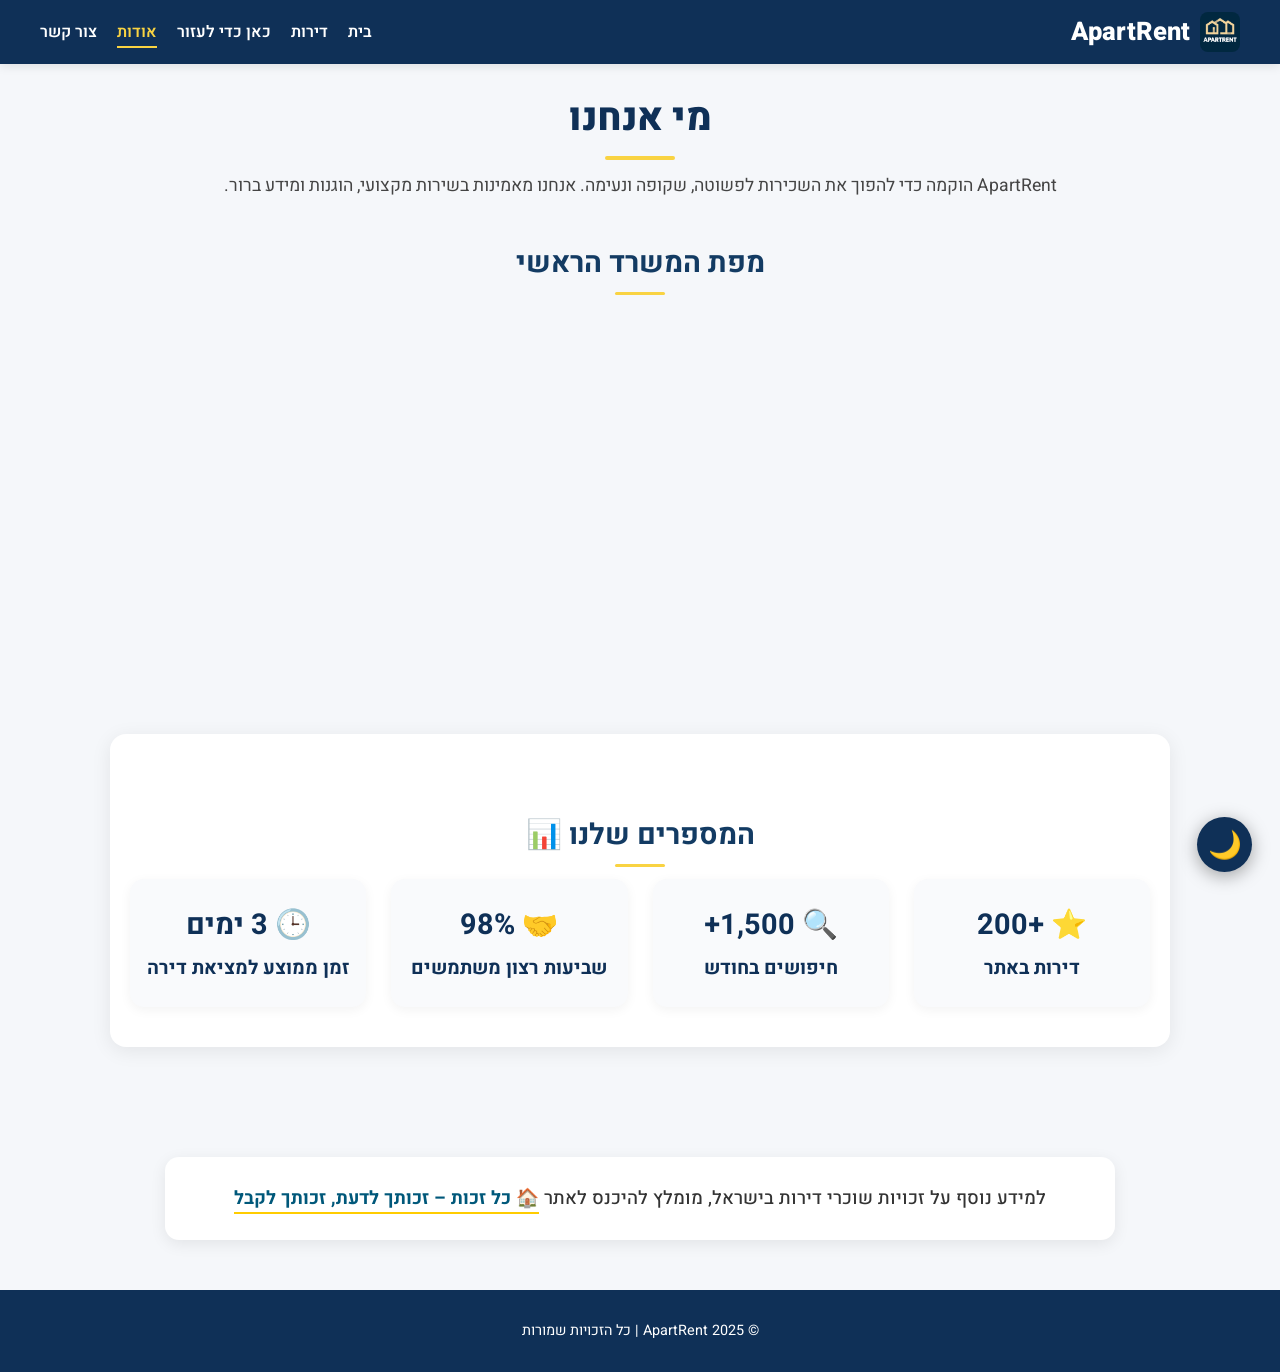
==== commit 723405cc: "Fixed apartments grid + layout unification" ====
--- a/RentApartments/about.html
+++ b/RentApartments/about.html
@@ -16,216 +16,7 @@
   <title>ApartRent</title>
   <link rel="stylesheet" href="css/style.css">
   <link href="https://fonts.googleapis.com/css2?family=Heebo:wght@400;600;800&family=Assistant:wght@400;700&display=swap" rel="stylesheet">
-  <style>
-    :root {
-      --primary-color: #0f3057;
-      --accent-color: #f9d342;
-      --light-bg: #f5f7fa;
-      --dark-bg: #1b1b1b;
-      --light-text: #222;
-      --dark-text: #eee;
-    }
-/* --- המספרים שלנו --- */
-.stats-section {
-  max-width: 1100px;
-  margin: 40px auto;
-  padding: 40px 20px;
-  background: #ffffff;
-  border-radius: 16px;
-  box-shadow: 0 4px 20px rgba(0,0,0,0.08);
-  text-align: center;
-}
 
-.stats-title {
-  font-size: 2rem;
-  font-weight: 800;
-  color: #0f3057;
-  margin-bottom: 25px;
-}
-
-.stats-grid {
-  display: grid;
-  grid-template-columns: repeat(4, 1fr);
-  gap: 25px;
-}
-
-.stat-card {
-  background: #f9fafc;
-  padding: 25px 10px;
-  border-radius: 14px;
-  box-shadow: 0 3px 12px rgba(0,0,0,0.05);
-  font-weight: 700;
-  color: #0f3057;
-  font-size: 1.2rem;
-  transition: transform .2s ease, box-shadow .2s ease;
-}
-
-.stat-card span {
-  display: block;
-  font-size: 1.8rem;
-  margin-bottom: 8px;
-}
-
-.stat-card:hover {
-  transform: translateY(-5px);
-  box-shadow: 0 6px 18px rgba(0,0,0,0.12);
-}
-/* --- כותרות עמוד האודות --- */
-
-/* כותרת ראשית (H2) – “מי אנחנו” */
-.about h2 {
-  font-size: 2.4rem;
-  font-weight: 800;
-  color: #0f3057;
-  text-align: center;
-  margin-top: 20px;
-  margin-bottom: 10px;
-  letter-spacing: -0.5px;
-  position: relative;
-}
-
-.about h2::after {
-  content: "";
-  display: block;
-  width: 70px;
-  height: 4px;
-  background: #f9d342;
-  margin: 10px auto 0;
-  border-radius: 4px;
-}
-
-/* כותרת משנית (H3) – “מפת המשרד הראשי” */
-.about h3 {
-  font-size: 1.8rem;
-  font-weight: 700;
-  color: #133b63;
-  margin-top: 40px;
-  margin-bottom: 12px;
-  text-align: center;
-  position: relative;
-}
-
-.about h3::after {
-  content: "";
-  display: block;
-  width: 50px;
-  height: 3px;
-  background: #f9d342;
-  margin: 8px auto 0;
-  border-radius: 4px;
-}
-
-/* פסקה תחת הכותרת */
-.about p {
-  text-align: center;
-  max-width: 900px;
-  margin: 0 auto 25px;
-  font-size: 1.1rem;
-  line-height: 1.8;
-  color: #444;
-}
-
-    body {
-      font-family: "Heebo", sans-serif;
-      margin: 0;
-      background-color: var(--light-bg);
-      color: var(--light-text);
-      padding-top: 75px;
-      transition: background-color 0.4s, color 0.4s;
-    }
-
-    header {
-      background-color: var(--primary-color);
-      color: white;
-      display: flex;
-      justify-content: space-between;
-      align-items: center;
-      padding: 12px 40px;
-      position: fixed;
-      top: 0;
-      left: 0;
-      width: 100%;
-      z-index: 1000;
-      box-shadow: 0 2px 10px rgba(0,0,0,0.1);
-    }
-
-    header h1 {
-      font-size: 1.6rem;
-      font-weight: 800;
-      display: flex;
-      align-items: center;
-      gap: 6px;
-    }
-
-    nav ul {
-      list-style: none;
-      display: flex;
-      align-items: center;
-      gap: 20px;
-      padding: 0;
-      margin: 0;
-    }
-
-    nav a {
-      color: white;
-      text-decoration: none;
-      font-weight: 600;
-      transition: 0.3s;
-    }
-
-    nav a.active {
-      color: var(--accent-color);
-      border-bottom: 2px solid var(--accent-color);
-      padding-bottom: 2px;
-    }
-
-    nav a:hover {
-      color: var(--accent-color);
-    }
-
-    #theme-toggle {
-      background-color: #e0e0e0;
-      border: none;
-      font-size: 1.2rem;
-      border-radius: 50%;
-      width: 36px;
-      height: 36px;
-      cursor: pointer;
-      transition: 0.3s;
-      display: flex;
-      align-items: center;
-      justify-content: center;
-      box-shadow: 0 2px 6px rgba(0,0,0,0.2);
-    }
-
-    #theme-toggle:hover {
-      transform: scale(1.1);
-      background-color: #d5d5d5;
-    }
-
-    footer {
-      background-color: var(--primary-color);
-      color: #fff;
-      text-align: center;
-      padding: 16px;
-      font-size: 0.9rem;
-      transition: background-color 0.4s;
-    }
-
-    /* מצב לילה */
-    body.dark-mode {
-      background-color: var(--dark-bg);
-      color: var(--dark-text);
-    }
-
-    body.dark-mode header {
-      background-color: #111;
-    }
-
-    body.dark-mode footer {
-      background-color: #111;
-    }
-  </style>
 </head>
 
 <body>
@@ -240,7 +31,7 @@
         <li><a href="index.html">בית</a></li>
         <li><a href="apartments.html">דירות</a></li>
         <li><a href="help.html">כאן כדי לעזור</a></li>
-        <li><a href="about.html">אודות</a></li>
+        <li><a href="about.html" class="active">אודות</a></li>
         <button id="floating-theme-btn" class="floating-theme-btn">🌙</button>
 
         <li><a href="contact.html">צור קשר</a></li>
--- a/RentApartments/css/style.css
+++ b/RentApartments/css/style.css
@@ -10,7 +10,7 @@
   --white: #fff;
 }
 
-body.dark {
+body.dark-mode {
   --primary: #151f2b;
   --secondary: #27415a;
   --bg-light: #0e141b;
@@ -120,12 +120,24 @@
 
 /* ===== Hero ===== */
 .hero {
-  position: relative;
-  text-align: center;
-  padding: 100px 20px;
-  background: url("../images/apartment-bg.jpg") center/cover no-repeat;
-  color: var(--white);
-}
+    position: relative;
+    background: url("../images/index.jpg") center/cover no-repeat;
+    padding: 100px 20px;     /* ★ החזרת ה-padding המקורי */
+    min-height: 75vh;        /* כדי שהאזור עדיין יהיה גבוה ויפה */
+    display: flex;
+    flex-direction: column;  /* ★ מסדר את הטקסט והכפתור אחד מתחת לשני */
+    justify-content: center; /* ★ מרכז אנכית */
+    align-items: center;     /* ★ מרכז אופקית */
+    color: #fff;
+    text-align: center;
+}
+
+body.dark-mode .hero h1,
+body.dark-mode .hero p,
+body.dark-mode .hero a {
+    color: #000 !important;
+}
+
 
 .hero .overlay {
   position: absolute;
@@ -188,6 +200,13 @@
 .apartments {
   text-align: center;
   padding: 48px 20px;
+}
+.apartments h2 {
+    font-size: 2.4rem;  /* בדיוק כמו בעמוד אודות */
+    font-weight: 800;
+    color: #0F3057;
+    text-align: center;
+    margin-bottom: 20px;
 }
 
 .search-bar {
@@ -229,7 +248,7 @@
 
 .range-wrap input[type="range"] {
   flex: 1;
-  accent-color: var(--primary);
+  accent-color: #f9d342;
   margin: 0;
   cursor: pointer;
 }
@@ -242,7 +261,7 @@
 
 .grid-container {
   display: grid;
-  grid-template-columns: repeat(auto-fit, minmax(300px, 1fr));
+  grid-template-columns: repeat(auto-fit, minmax(250px, 1fr));
   gap: 40px;
   justify-items: center;
   align-items: start;
@@ -930,15 +949,18 @@
   color: #f9d342;
 }
 .card-form input#name {
-  background-image: url('data:image/svg+xml;utf8,<svg fill="%230f3057" viewBox="0 0 24 24" xmlns="http://www.w3.org/2000/svg"><path d="M12 12c2.7 0 5-2.3 5-5s-2.3-5-5-5-5 2.3-5 5 2.3 5 5 5zm0 2c-3.3 0-10 1.7-10 5v3h20v-3c0-3.3-6.7-5-10-5z"/></svg>');
+  background-image: url('data:image/svg+xml;utf8,<svg fill="%23f6e27a" viewBox="0 0 24 24" xmlns="http://www.w3.org/2000/svg"><path d="M12 12c2.7 0 5-2.3 5-5s-2.3-5-5-5-5 2.3-5 5 2.3 5 5 5zm0 2c-3.3 0-10 1.7-10 5v3h20v-3c0-3.3-6.7-5-10-5z"/></svg>');
+}
+body.dark-mode .card-form label {
+  color: #f6e27a !important;
 }
 
 .card-form input#email {
-  background-image: url('data:image/svg+xml;utf8,<svg fill="%230f3057" viewBox="0 0 24 24" xmlns="http://www.w3.org/2000/svg"><path d="M20 4H4c-1.1 0-2 .9-2 2v12c0 1.1.9 2 2 2h16c1.1 0 2-.9 2-2V6c0-1.1-.9-2-2-2zm0 4-8 5-8-5V6l8 5 8-5v2z"/></svg>');
+  background-image: url('data:image/svg+xml;utf8,<svg fill="%23f6e27a" viewBox="0 0 24 24" xmlns="http://www.w3.org/2000/svg"><path d="M20 4H4c-1.1 0-2 .9-2 2v12c0 1.1.9 2 2 2h16c1.1 0 2-.9 2-2V6c0-1.1-.9-2-2-2zm0 4-8 5-8-5V6l8 5 8-5v2z"/></svg>');
 }
 
 .card-form textarea#message {
-  background-image: url('data:image/svg+xml;utf8,<svg fill="%230f3057" viewBox="0 0 24 24" xmlns="http://www.w3.org/2000/svg"><path d="M21 6H3c-1.1 0-2 .9-2 2v10c0 1.1.9 2 2 2h18c1.1 0 2-.9 2-2V8c0-1.1-.9-2-2-2zm0 12H3V8h18v10z"/></svg>');
+  background-image: url('data:image/svg+xml;utf8,<svg fill="%23f6e27a" viewBox="0 0 24 24" xmlns="http://www.w3.org/2000/svg"><path d="M21 6H3c-1.1 0-2 .9-2 2v10c0 1.1.9 2 2 2h18c1.1 0 2-.9 2-2V8c0-1.1-.9-2-2-2zm0 12H3V8h18v10z"/></svg>');
 }
 
 #message {
@@ -1018,3 +1040,1195 @@
   object-fit: contain;
 }
 
+/* ================================
+      DARK MODE GLOBAL
+================================ */
+body.dark-mode {
+  background-color: #0d1117 !important;
+  color: #e6edf3 !important;
+}
+
+/* טקסטים */
+body.dark-mode h1,
+body.dark-mode h2,
+body.dark-mode h3,
+body.dark-mode p,
+body.dark-mode span,
+body.dark-mode a,
+body.dark-mode li {
+  color: #e6edf3 !important;
+}
+
+/* --- HEADER --- */
+body.dark-mode header {
+  background-color: #161b22 !important;
+}
+
+body.dark-mode nav a {
+  color: #e6edf3 !important;
+}
+
+/* --- HERO --- */
+body.dark-mode .hero::before {
+  background: rgba(0,0,0,0.65) !important;
+}
+
+body.dark-mode .hero h2 {
+  color: #fff !important;
+}
+
+body.dark-mode .hero p {
+  color: #ddd !important;
+}
+
+/* --- INTRO & טיפים --- */
+body.dark-mode .intro,
+body.dark-mode .tips-card {
+  background-color: #1a1f27 !important;
+  color: #e6edf3 !important;
+  box-shadow: 0 4px 12px rgba(255,255,255,0.05) !important;
+}
+
+body.dark-mode .tips-card h2 {
+  color: #e6edf3 !important;
+}
+
+/* --- VIDEO WRAPPER --- */
+body.dark-mode .video-wrapper iframe {
+  filter: brightness(0.85);
+}
+
+/* --- ערים מבוקשות --- */
+body.dark-mode .popular-cities {
+  background-color: #0d1117 !important;
+}
+
+body.dark-mode .city-card {
+  background-color: #1c2128 !important;
+  color: #e6edf3 !important;
+  box-shadow: 0 4px 16px rgba(0,0,0,0.4) !important;
+}
+
+body.dark-mode .city-card h3,
+body.dark-mode .city-card p {
+  color: #e6edf3 !important;
+}
+
+/* --- PRICE TABLE --- */
+body.dark-mode .price-compare {
+  background-color: #0d1117 !important;
+}
+
+body.dark-mode .price-table {
+  background-color: #1c2128 !important;
+  color: #e6edf3 !important;
+}
+
+body.dark-mode .price-table th {
+  background-color: #30363d !important;
+  color: #fff !important;
+}
+
+body.dark-mode .price-table td {
+  background-color: #1c2128 !important;
+  border-color: #30363d !important;
+  color: #e6edf3 !important;
+}
+
+/* שינויי צבע לעליות/ירידות במחירים */
+body.dark-mode .up {
+  color: #4caf50 !important;
+}
+body.dark-mode .down {
+  color: #ff6b6b !important;
+}
+
+/* --- ביקורות --- */
+body.dark-mode .reviews {
+  background-color: #0d1117 !important;
+}
+
+body.dark-mode .review-card {
+  background-color: #1c2128 !important;
+  color: #e6edf3 !important;
+  box-shadow: 0 6px 16px rgba(0,0,0,0.4) !important;
+}
+
+body.dark-mode .review-card h3 {
+  color: #f9d342 !important;
+}
+
+/* --- כפתור צף --- */
+body.dark-mode .floating-theme-btn {
+  background-color: #f9d342 !important;
+  color: #0f3057 !important;
+}
+
+/* --- FOOTER --- */
+body.dark-mode footer {
+  background-color: #161b22 !important;
+  color: #e6edf3 !important;
+}
+/* --- STATS SECTION (המספרים שלנו) --- */
+body.dark-mode .stats-section {
+  background-color: #1c2128 !important;
+  color: #e6edf3 !important;
+  box-shadow: 0 4px 16px rgba(255,255,255,0.05) !important;
+}
+
+body.dark-mode .stat-card {
+  background-color: #2a2f37 !important;
+  color: #e6edf3 !important;
+  box-shadow: 0 4px 12px rgba(0,0,0,0.5) !important;
+}
+
+body.dark-mode .stat-card span {
+  color: #f9d342 !important;
+}
+/* --- ABOUT-LINK רצועת המידע --- */
+body.dark-mode .about-link {
+  background-color: #1c2128 !important;
+  color: #e6edf3 !important;
+}
+
+body.dark-mode .about-link a {
+  color: #f9d342 !important;
+}
+/* --- STEPS (שלבים למציאת הדירה) --- */
+body.dark-mode .steps-section {
+  background-color: #0d1117 !important;
+}
+
+body.dark-mode .step-card {
+  background-color: #1c2128 !important;
+  color: #e6edf3 !important;
+  box-shadow: 0 4px 16px rgba(0,0,0,0.4) !important;
+}
+
+body.dark-mode .step-card h3,
+body.dark-mode .step-card p {
+  color: #e6edf3 !important;
+}
+/* --- APARTMENT CARDS --- */
+body.dark-mode .apartment-card {
+  background-color: #1c2128 !important;
+  color: #e6edf3 !important;
+  box-shadow: 0 4px 16px rgba(0,0,0,0.4) !important;
+}
+
+body.dark-mode .apartment-card h3,
+body.dark-mode .apartment-card p {
+  color: #e6edf3 !important;
+}
+
+body.dark-mode .filters,
+body.dark-mode .filter-box {
+  background-color: #161b22 !important;
+  color: #e6edf3 !important;
+}
+
+body.dark-mode .filter-box select,
+body.dark-mode .filter-box input {
+  background-color: #1c2128 !important;
+  color: #e6edf3 !important;
+  border: 1px solid #30363d !important;
+}
+/* --- CONTACT FORM --- */
+body.dark-mode .contact-form {
+  background-color: #1c2128 !important;
+  color: #e6edf3 !important;
+}
+
+body.dark-mode .contact-form input,
+body.dark-mode .contact-form textarea {
+  background-color: #0d1117 !important;
+  color: #e6edf3 !important;
+  border: 1px solid #30363d !important;
+}
+
+body.dark-mode .contact-form button {
+  background-color: #f9d342 !important;
+  color: #0f3057 !important;
+}
+/* תמיד להשאיר את ההדר מקובע בכל העמודים */
+header {
+  position: fixed !important;
+  top: 0;
+  left: 0;
+  width: 100%;
+  z-index: 9999 !important;
+}
+body { padding-top: 80px; }
+
+:root {
+  --primary-color: #0f3057;
+  --accent-color: #f9d342;
+  --light-bg: #f5f7fa;
+  --dark-bg: #1b1b1b;
+  --light-text: #222;
+  --dark-text: #eee;
+}
+
+/* --- המספרים שלנו --- */
+.stats-section {
+  max-width: 1100px;
+  margin: 40px auto;
+  padding: 40px 20px;
+  background: #ffffff;
+  border-radius: 16px;
+  box-shadow: 0 4px 20px rgba(0,0,0,0.08);
+  text-align: center;
+}
+
+.stats-title {
+  font-size: 2rem;
+  font-weight: 800;
+  color: #0f3057;
+  margin-bottom: 25px;
+}
+
+.stats-grid {
+  display: grid;
+  grid-template-columns: repeat(4, 1fr);
+  gap: 25px;
+}
+
+.stat-card {
+  background: #f9fafc;
+  padding: 25px 10px;
+  border-radius: 14px;
+  box-shadow: 0 3px 12px rgba(0,0,0,0.05);
+  font-weight: 700;
+  color: #0f3057;
+  font-size: 1.2rem;
+  transition: transform .2s ease, box-shadow .2s ease;
+}
+
+.stat-card span {
+  display: block;
+  font-size: 1.8rem;
+  margin-bottom: 8px;
+}
+
+.stat-card:hover {
+  transform: translateY(-5px);
+  box-shadow: 0 6px 18px rgba(0,0,0,0.12);
+}
+
+/* --- כותרות עמוד האודות --- */
+
+.about h2 {
+  font-size: 2.4rem;
+  font-weight: 800;
+  color: #0f3057;
+  text-align: center;
+  margin-top: 20px;
+  margin-bottom: 10px;
+  letter-spacing: -0.5px;
+  position: relative;
+}
+
+.about h2::after {
+  content: "";
+  display: block;
+  width: 70px;
+  height: 4px;
+  background: #f9d342;
+  margin: 10px auto 0;
+  border-radius: 4px;
+}
+
+.about h3 {
+  font-size: 1.8rem;
+  font-weight: 700;
+  color: #133b63;
+  margin-top: 40px;
+  margin-bottom: 12px;
+  text-align: center;
+  position: relative;
+}
+
+.about h3::after {
+  content: "";
+  display: block;
+  width: 50px;
+  height: 3px;
+  background: #f9d342;
+  margin: 8px auto 0;
+  border-radius: 4px;
+}
+
+.about p {
+  text-align: center;
+  max-width: 900px;
+  margin: 0 auto 25px;
+  font-size: 1.1rem;
+  line-height: 1.8;
+  color: #444;
+}
+
+body {
+  font-family: "Heebo", sans-serif;
+  margin: 0;
+  background-color: var(--light-bg);
+  color: var(--light-text);
+  padding-top: 0px;
+  transition: background-color 0.4s, color 0.4s;
+}
+
+header {
+  background-color: var(--primary-color);
+  color: white;
+  display: flex;
+  justify-content: space-between;
+  align-items: center;
+  padding: 12px 40px;
+  position: fixed;
+  top: 0;
+  left: 0;
+  width: 100%;
+  z-index: 1000;
+  box-shadow: 0 2px 10px rgba(0,0,0,0.1);
+}
+
+header h1 {
+  font-size: 1.6rem;
+  font-weight: 800;
+  display: flex;
+  align-items: center;
+  gap: 6px;
+}
+
+nav ul {
+  list-style: none;
+  display: flex;
+  align-items: center;
+  gap: 20px;
+  padding: 0;
+  margin: 0;
+}
+
+nav a {
+  color: white;
+  text-decoration: none;
+  font-weight: 600;
+  transition: 0.3s;
+}
+
+nav a.active {
+  color: var(--accent-color);
+  border-bottom: 2px solid var(--accent-color);
+  padding-bottom: 2px;
+}
+
+nav a:hover {
+  color: var(--accent-color);
+}
+
+#theme-toggle {
+  background-color: #e0e0e0;
+  border: none;
+  font-size: 1.2rem;
+  border-radius: 50%;
+  width: 36px;
+  height: 36px;
+  cursor: pointer;
+  transition: 0.3s;
+  display: flex;
+  align-items: center;
+  justify-content: center;
+  box-shadow: 0 2px 6px rgba(0,0,0,0.2);
+}
+
+#theme-toggle:hover {
+  transform: scale(1.1);
+  background-color: #d5d5d5;
+}
+
+footer {
+  background-color: var(--primary-color);
+  color: #fff;
+  text-align: center;
+  padding: 16px;
+  font-size: 0.9rem;
+  transition: background-color 0.4s;
+}
+
+/* מצב לילה */
+body.dark-mode {
+  background-color: var(--dark-bg);
+  color: var(--dark-text);
+}
+
+body.dark-mode header {
+  background-color: #111;
+}
+
+body.dark-mode footer {
+  background-color: #111;
+}
+main {
+  max-width: 1100px;
+  margin: 50px auto;
+  padding: 20px;
+}
+
+.apartment-detail {
+  display: flex;
+  flex-direction: column;
+  align-items: center;
+  gap: 24px;
+}
+
+.apartment-detail img {
+  width: 100%;
+  max-height: 450px;
+  object-fit: cover;
+  border-radius: 12px;
+  box-shadow: 0 4px 14px rgba(0,0,0,0.15);
+}
+
+.info {
+  background: #fff;
+  border-radius: 12px;
+  padding: 24px;
+  box-shadow: 0 3px 10px rgba(0,0,0,0.1);
+  width: 100%;
+}
+
+.info h2 {
+  color: var(--primary-color);
+  margin-top: 0;
+}
+
+.info ul {
+  list-style: none;
+  padding: 0;
+}
+
+.info li {
+  margin: 6px 0;
+  font-weight: 600;
+}
+
+.contact-owner {
+  margin-top: 30px;
+  background: #f9f9f9;
+  padding: 24px;
+  border-radius: 12px;
+  width: 100%;
+}
+
+.contact-owner h3 {
+  margin-bottom: 10px;
+  color: var(--primary-color);
+}
+
+.contact-owner form {
+  display: flex;
+  flex-direction: column;
+  gap: 12px;
+}
+
+.contact-owner input,
+.contact-owner textarea {
+  padding: 10px;
+  border-radius: 8px;
+  border: 1px solid #ccc;
+  font-size: 1rem;
+}
+
+.contact-owner button {
+  align-self: flex-end;
+  padding: 10px 22px;
+  background: var(--accent-color);
+  color: #0f3057;
+  font-weight: 700;
+  border: none;
+  border-radius: 8px;
+  cursor: pointer;
+  transition: 0.3s;
+}
+
+.contact-owner button:hover {
+  filter: brightness(1.1);
+}
+
+footer {
+  margin-top: 40px;
+}
+/* Popup */
+.popup-overlay {
+  position: fixed;
+  inset: 0;
+  background: rgba(0,0,0,.65);
+  display: none;
+  justify-content: center;
+  align-items: center;
+  z-index: 2000;
+}
+
+.popup {
+  background: #fff;
+  color: #333;
+  border-radius: 16px;
+  padding: 24px;
+  width: 90%;
+  max-width: 650px;
+  box-shadow: 0 4px 18px rgba(0,0,0,.3);
+  animation: fadeIn .3s ease;
+  position: relative;
+  overflow-y: auto;
+  max-height: 90vh;
+}
+
+.popup img {
+  width: 100%;
+  border-radius: 12px;
+  margin-bottom: 16px;
+}
+
+.popup h3 {
+  margin-top: 0;
+  color: var(--primary);
+}
+
+.popup .close-btn {
+  position: absolute;
+  top: 10px;
+  right: 16px;
+  background: none;
+  border: none;
+  font-size: 1.6rem;
+  color: #555;
+  cursor: pointer;
+}
+
+.popup .close-btn:hover {
+  color: var(--secondary);
+  transform: scale(1.06);
+}
+
+.popup form {
+  display: flex;
+  flex-direction: column;
+  gap: 10px;
+  margin-top: 18px;
+}
+
+.popup input,
+.popup textarea {
+  padding: 10px;
+  border-radius: 8px;
+  border: 1px solid #ccc;
+  font-size: 1rem;
+}
+
+.popup button[type="submit"] {
+  background: var(--secondary);
+  color: #fff;
+  font-weight: 700;
+  border: none;
+  padding: 10px;
+  border-radius: 8px;
+  cursor: pointer;
+}
+
+.popup button[type="submit"]:hover {
+  background: var(--accent);
+  color: #000;
+}
+
+@keyframes fadeIn {
+  from { opacity: 0; transform: scale(.95); }
+  to { opacity: 1; transform: scale(1); }
+}
+
+/* כותרות מעל שדות הסינון */
+.search-field {
+  display: flex;
+  flex-direction: column;
+  align-items: flex-start;
+  gap: 6px;
+}
+
+.search-field label {
+  font-weight: 600;
+  font-size: 14px;
+  color: var(--text-dark);
+}
+/* =======================
+   ROOT VARIABLES
+======================= */
+:root {
+  --primary-color: #0f3057;
+  --accent-color: #f9d342;
+  --light-bg: #f5f7fa;
+  --dark-bg: #1b1b1b;
+  --light-text: #222;
+  --dark-text: #eee;
+}
+
+/* =======================
+   GLOBAL BODY
+======================= */
+body {
+  font-family: "Heebo", sans-serif;
+  margin: 0;
+  background-color: var(--light-bg);
+  color: var(--light-text);
+  padding-top: 0px;
+  transition: background-color 0.4s, color 0.4s;
+}
+
+/* =======================
+   HEADER
+======================= */
+header {
+  background-color: var(--primary-color);
+  color: white;
+  display: flex;
+  justify-content: space-between;
+  align-items: center;
+  padding: 12px 40px;
+  position: fixed;
+  top: 0;
+  left: 0;
+  width: 100%;
+  z-index: 1000;
+  box-shadow: 0 2px 10px rgba(0,0,0,0.1);
+}
+
+header h1 {
+  font-size: 1.6rem;
+  font-weight: 800;
+  display: flex;
+  align-items: center;
+  gap: 6px;
+}
+
+/* =======================
+   NAVIGATION
+======================= */
+nav ul {
+  list-style: none;
+  display: flex;
+  align-items: center;
+  gap: 20px;
+  padding: 0;
+  margin: 0;
+}
+
+nav a {
+  color: white;
+  text-decoration: none;
+  font-weight: 600;
+  transition: 0.3s;
+}
+
+nav a.active {
+  color: var(--accent-color);
+  border-bottom: 2px solid var(--accent-color);
+  padding-bottom: 2px;
+}
+
+nav a:hover {
+  color: var(--accent-color);
+}
+
+/* =======================
+   THEME TOGGLE BUTTON
+======================= */
+#theme-toggle {
+  background-color: #e0e0e0;
+  border: none;
+  font-size: 1.2rem;
+  border-radius: 50%;
+  width: 36px;
+  height: 36px;
+  cursor: pointer;
+  transition: 0.3s;
+  display: flex;
+  align-items: center;
+  justify-content: center;
+  box-shadow: 0 2px 6px rgba(0,0,0,0.2);
+}
+
+#theme-toggle:hover {
+  transform: scale(1.1);
+  background-color: #d5d5d5;
+}
+
+/* =======================
+   FOOTER
+======================= */
+footer {
+  background-color: var(--primary-color);
+  color: #fff;
+  text-align: center;
+  padding: 16px;
+  font-size: 0.9rem;
+  transition: background-color 0.4s;
+}
+
+/* =======================
+   DARK MODE
+======================= */
+body.dark-mode {
+  background-color: var(--dark-bg);
+  color: var(--dark-text);
+}
+
+body.dark-mode header {
+  background-color: #111;
+}
+
+body.dark-mode footer {
+  background-color: #111;
+}
+/* =======================
+   ROOT VARIABLES
+======================= */
+:root {
+  --primary-color: #0f3057;
+  --accent-color: #f9d342;
+  --light-bg: #f5f7fa;
+  --dark-bg: #1b1b1b;
+  --light-text: #222;
+  --dark-text: #eee;
+}
+
+/* =======================
+   GLOBAL BODY
+======================= */
+body {
+  font-family: "Heebo", sans-serif;
+  margin: 0;
+  background-color: var(--light-bg);
+  color: var(--light-text);
+  padding-top: 0px;
+  transition: background-color 0.4s, color 0.4s;
+}
+
+/* =======================
+   HEADER
+======================= */
+header {
+  background-color: var(--primary-color);
+  color: white;
+  display: flex;
+  justify-content: space-between;
+  align-items: center;
+  padding: 12px 40px;
+  position: fixed;
+  top: 0;
+  left: 0;
+  width: 100%;
+  z-index: 1000;
+  box-shadow: 0 2px 10px rgba(0,0,0,0.1);
+}
+
+header h1 {
+  font-size: 1.6rem;
+  font-weight: 800;
+  display: flex;
+  align-items: center;
+  gap: 6px;
+}
+
+/* =======================
+   NAVBAR
+======================= */
+nav ul {
+  list-style: none;
+  display: flex;
+  align-items: center;
+  gap: 20px;
+  padding: 0;
+  margin: 0;
+}
+
+nav a {
+  color: white;
+  text-decoration: none;
+  font-weight: 600;
+  transition: 0.3s;
+}
+
+nav a.active {
+  color: var(--accent-color);
+  border-bottom: 2px solid var(--accent-color);
+  padding-bottom: 2px;
+}
+
+nav a:hover {
+  color: var(--accent-color);
+}
+
+/* =======================
+   THEME TOGGLE
+======================= */
+#theme-toggle {
+  background-color: #e0e0e0;
+  border: none;
+  font-size: 1.2rem;
+  border-radius: 50%;
+  width: 36px;
+  height: 36px;
+  cursor: pointer;
+  transition: 0.3s;
+  display: flex;
+  align-items: center;
+  justify-content: center;
+  box-shadow: 0 2px 6px rgba(0,0,0,0.2);
+}
+
+#theme-toggle:hover {
+  transform: scale(1.1);
+  background-color: #d5d5d5;
+}
+
+/* =======================
+   FOOTER
+======================= */
+footer {
+  background-color: var(--primary-color);
+  color: #fff;
+  text-align: center;
+  padding: 16px;
+  font-size: 0.9rem;
+  transition: background-color 0.4s;
+}
+
+/* =======================
+   DARK MODE
+======================= */
+body.dark-mode {
+  background-color: var(--dark-bg);
+  color: var(--dark-text);
+}
+
+body.dark-mode header {
+  background-color: #111;
+}
+
+body.dark-mode footer {
+  background-color: #111;
+}
+
+/* =======================
+   STEPS SECTION
+======================= */
+.steps-section {
+  text-align: center;
+  padding: 40px 20px;
+  background-color: #f5f7fa;
+}
+
+.steps-section h2 {
+  font-size: 2rem;
+  color: #0f3057;
+  margin-bottom: 10px;
+}
+
+.steps-section p {
+  color: #444;
+  font-size: 1.1rem;
+  margin-bottom: 40px;
+}
+
+.steps-grid {
+  display: flex;
+  flex-wrap: wrap;
+  justify-content: center;
+  gap: 25px;
+  max-width: 1000px;
+  margin: 0 auto;
+}
+
+.step-card {
+  background-color: #fff;
+  border-radius: 16px;
+  box-shadow: 0 5px 15px rgba(0, 0, 0, 0.1);
+  padding: 25px;
+  width: 270px;
+  transition: 0.3s ease;
+}
+
+.step-card:hover {
+  transform: translateY(-8px);
+  box-shadow: 0 8px 18px rgba(0, 0, 0, 0.15);
+}
+
+.step-number {
+  background-color: var(--accent-color);
+  color: #0f3057;
+  font-weight: 700;
+  width: 50px;
+  height: 50px;
+  display: flex;
+  align-items: center;
+  justify-content: center;
+  border-radius: 50%;
+  margin: 0 auto 15px;
+  font-size: 1.2rem;
+}
+
+.step-card h3 {
+  margin-bottom: 8px;
+  color: #0f3057;
+}
+
+.step-card p {
+  color: #333;
+  font-size: 0.95rem;
+  line-height: 1.5;
+}
+/* ===============================
+   ROOT VARS
+=============================== */
+:root {
+  --primary-color: #0f3057;
+  --accent-color: #f9d342;
+  --light-bg: #f5f7fa;
+  --dark-bg: #1b1b1b;
+  --light-text: #222;
+  --dark-text: #eee;
+}
+
+/* ===============================
+   GLOBAL BODY
+=============================== */
+body {
+  font-family: "Heebo", sans-serif;
+  background-color: var(--light-bg);
+  color: var(--light-text);
+  transition: background-color 0.4s, color 0.4s;
+  margin: 0;
+}
+
+/* ===============================
+   HEADER
+=============================== */
+header {
+  background-color: var(--primary-color);
+  color: white;
+  display: flex;
+  justify-content: space-between;
+  align-items: center;
+  padding: 12px 40px;
+  position: sticky;
+  top: 0;
+  z-index: 100;
+}
+
+header h1 {
+  font-size: 1.6rem;
+  font-weight: 800;
+  display: flex;
+  align-items: center;
+  gap: 6px;
+}
+
+/* ===============================
+   NAVBAR
+=============================== */
+nav ul {
+  list-style: none;
+  display: flex;
+  align-items: center;
+  gap: 20px;
+  padding: 0;
+  margin: 0;
+}
+
+nav a {
+  color: white;
+  text-decoration: none;
+  font-weight: 600;
+  transition: 0.3s;
+}
+
+nav a.active {
+  color: var(--accent-color);
+  border-bottom: 2px solid var(--accent-color);
+  padding-bottom: 2px;
+}
+
+nav a:hover {
+  color: var(--accent-color);
+}
+
+/* ===============================
+   THEME TOGGLE BTN
+=============================== */
+#theme-toggle {
+  background-color: #e0e0e0;
+  border: none;
+  font-size: 1.2rem;
+  border-radius: 50%;
+  width: 36px;
+  height: 36px;
+  cursor: pointer;
+  transition: 0.3s;
+  display: flex;
+  align-items: center;
+  justify-content: center;
+  box-shadow: 0 2px 6px rgba(0,0,0,0.2);
+}
+
+#theme-toggle:hover {
+  transform: scale(1.1);
+  background-color: #d5d5d5;
+}
+
+
+.hero::before {
+  content: "";
+  position: absolute;
+  inset: 0;
+  background: rgba(0, 0, 0, 0.45);
+  z-index: 0;
+}
+
+.hero .content {
+  position: relative;
+  z-index: 1;
+  max-width: 700px;
+  animation: fadeInUp 1.2s ease;
+}
+
+.hero h2 {
+  font-size: 3rem;
+  font-weight: 800;
+  margin-bottom: 20px;
+}
+
+.hero p {
+  font-size: 1.3rem;
+  margin-bottom: 30px;
+}
+
+/* BUTTON */
+.btn {
+  background-color: var(--accent-color);
+  color: var(--primary-color);
+  padding: 14px 42px;
+  border-radius: 30px;
+  font-weight: 700;
+  font-size: 1.1rem;
+  text-decoration: none;
+  transition: 0.3s;
+  display: inline-flex;
+  align-items: center;
+  justify-content: center;
+}
+
+.btn:hover {
+  background-color: #ffd000;
+  transform: scale(1.05);
+}
+
+/* ===============================
+   INTRO CARDS
+=============================== */
+.intro {
+  padding: 60px 20px;
+  text-align: center;
+  background: var(--light-bg);
+  transition: background-color 0.4s, color 0.4s;
+}
+
+.intro h2 {
+  font-size: 2rem;
+  color: var(--primary-color);
+  margin-bottom: 40px;
+}
+
+.services-grid {
+  display: grid;
+  grid-template-columns: repeat(auto-fit, minmax(230px, 1fr));
+  gap: 25px;
+  max-width: 1000px;
+  margin: auto;
+}
+
+.service-card {
+  background: #fff;
+  border-radius: 18px;
+  box-shadow: 0 3px 10px rgba(0,0,0,0.1);
+  padding: 25px;
+  transition: 0.3s;
+}
+
+.service-card:hover {
+  transform: translateY(-5px);
+  box-shadow: 0 6px 16px rgba(0,0,0,0.15);
+}
+
+.service-card h3 {
+  font-size: 1.4rem;
+  color: var(--primary-color);
+  margin-bottom: 12px;
+}
+
+.service-card p {
+  font-size: 1rem;
+  color: #444;
+}
+
+/* ===============================
+   FOOTER
+=============================== */
+footer {
+  background: var(--primary-color);
+  color: #fff;
+  text-align: center;
+  padding: 16px;
+  font-size: 0.9rem;
+  transition: background-color 0.4s;
+}
+
+/* Animation */
+@keyframes fadeInUp {
+  0% { opacity: 0; transform: translateY(20px); }
+  100% { opacity: 1; transform: translateY(0); }
+}
+
+/* ===============================
+   DARK MODE
+=============================== */
+body.dark-mode {
+  background-color: var(--dark-bg);
+  color: var(--dark-text);
+}
+
+body.dark-mode header {
+  background-color: #111;
+}
+
+body.dark-mode .intro {
+  background-color: #222;
+}
+
+body.dark-mode .service-card {
+  background-color: #2b2b2b;
+  color: #ddd;
+  box-shadow: 0 3px 10px rgba(255,255,255,0.05);
+}
+
+body.dark-mode .service-card h3 {
+  color: #f9d342;
+}
+
+body.dark-mode .btn {
+  background-color: #f9d342;
+  color: #111;
+}
+
+body.dark-mode footer {
+  background-color: #111;
+}
+body.help-page main {
+    padding-top: 0 !important;
+}
--- a/RentApartments/css/style.css
+++ b/RentApartments/css/style.css
@@ -10,7 +10,7 @@
   --white: #fff;
 }
 
-body.dark {
+body.dark-mode {
   --primary: #151f2b;
   --secondary: #27415a;
   --bg-light: #0e141b;
@@ -120,12 +120,24 @@
 
 /* ===== Hero ===== */
 .hero {
-  position: relative;
-  text-align: center;
-  padding: 100px 20px;
-  background: url("../images/apartment-bg.jpg") center/cover no-repeat;
-  color: var(--white);
-}
+    position: relative;
+    background: url("../images/index.jpg") center/cover no-repeat;
+    padding: 100px 20px;     /* ★ החזרת ה-padding המקורי */
+    min-height: 75vh;        /* כדי שהאזור עדיין יהיה גבוה ויפה */
+    display: flex;
+    flex-direction: column;  /* ★ מסדר את הטקסט והכפתור אחד מתחת לשני */
+    justify-content: center; /* ★ מרכז אנכית */
+    align-items: center;     /* ★ מרכז אופקית */
+    color: #fff;
+    text-align: center;
+}
+
+body.dark-mode .hero h1,
+body.dark-mode .hero p,
+body.dark-mode .hero a {
+    color: #000 !important;
+}
+
 
 .hero .overlay {
   position: absolute;
@@ -188,6 +200,13 @@
 .apartments {
   text-align: center;
   padding: 48px 20px;
+}
+.apartments h2 {
+    font-size: 2.4rem;  /* בדיוק כמו בעמוד אודות */
+    font-weight: 800;
+    color: #0F3057;
+    text-align: center;
+    margin-bottom: 20px;
 }
 
 .search-bar {
@@ -229,7 +248,7 @@
 
 .range-wrap input[type="range"] {
   flex: 1;
-  accent-color: var(--primary);
+  accent-color: #f9d342;
   margin: 0;
   cursor: pointer;
 }
@@ -242,7 +261,7 @@
 
 .grid-container {
   display: grid;
-  grid-template-columns: repeat(auto-fit, minmax(300px, 1fr));
+  grid-template-columns: repeat(auto-fit, minmax(250px, 1fr));
   gap: 40px;
   justify-items: center;
   align-items: start;
@@ -930,15 +949,18 @@
   color: #f9d342;
 }
 .card-form input#name {
-  background-image: url('data:image/svg+xml;utf8,<svg fill="%230f3057" viewBox="0 0 24 24" xmlns="http://www.w3.org/2000/svg"><path d="M12 12c2.7 0 5-2.3 5-5s-2.3-5-5-5-5 2.3-5 5 2.3 5 5 5zm0 2c-3.3 0-10 1.7-10 5v3h20v-3c0-3.3-6.7-5-10-5z"/></svg>');
+  background-image: url('data:image/svg+xml;utf8,<svg fill="%23f6e27a" viewBox="0 0 24 24" xmlns="http://www.w3.org/2000/svg"><path d="M12 12c2.7 0 5-2.3 5-5s-2.3-5-5-5-5 2.3-5 5 2.3 5 5 5zm0 2c-3.3 0-10 1.7-10 5v3h20v-3c0-3.3-6.7-5-10-5z"/></svg>');
+}
+body.dark-mode .card-form label {
+  color: #f6e27a !important;
 }
 
 .card-form input#email {
-  background-image: url('data:image/svg+xml;utf8,<svg fill="%230f3057" viewBox="0 0 24 24" xmlns="http://www.w3.org/2000/svg"><path d="M20 4H4c-1.1 0-2 .9-2 2v12c0 1.1.9 2 2 2h16c1.1 0 2-.9 2-2V6c0-1.1-.9-2-2-2zm0 4-8 5-8-5V6l8 5 8-5v2z"/></svg>');
+  background-image: url('data:image/svg+xml;utf8,<svg fill="%23f6e27a" viewBox="0 0 24 24" xmlns="http://www.w3.org/2000/svg"><path d="M20 4H4c-1.1 0-2 .9-2 2v12c0 1.1.9 2 2 2h16c1.1 0 2-.9 2-2V6c0-1.1-.9-2-2-2zm0 4-8 5-8-5V6l8 5 8-5v2z"/></svg>');
 }
 
 .card-form textarea#message {
-  background-image: url('data:image/svg+xml;utf8,<svg fill="%230f3057" viewBox="0 0 24 24" xmlns="http://www.w3.org/2000/svg"><path d="M21 6H3c-1.1 0-2 .9-2 2v10c0 1.1.9 2 2 2h18c1.1 0 2-.9 2-2V8c0-1.1-.9-2-2-2zm0 12H3V8h18v10z"/></svg>');
+  background-image: url('data:image/svg+xml;utf8,<svg fill="%23f6e27a" viewBox="0 0 24 24" xmlns="http://www.w3.org/2000/svg"><path d="M21 6H3c-1.1 0-2 .9-2 2v10c0 1.1.9 2 2 2h18c1.1 0 2-.9 2-2V8c0-1.1-.9-2-2-2zm0 12H3V8h18v10z"/></svg>');
 }
 
 #message {
@@ -1018,3 +1040,1195 @@
   object-fit: contain;
 }
 
+/* ================================
+      DARK MODE GLOBAL
+================================ */
+body.dark-mode {
+  background-color: #0d1117 !important;
+  color: #e6edf3 !important;
+}
+
+/* טקסטים */
+body.dark-mode h1,
+body.dark-mode h2,
+body.dark-mode h3,
+body.dark-mode p,
+body.dark-mode span,
+body.dark-mode a,
+body.dark-mode li {
+  color: #e6edf3 !important;
+}
+
+/* --- HEADER --- */
+body.dark-mode header {
+  background-color: #161b22 !important;
+}
+
+body.dark-mode nav a {
+  color: #e6edf3 !important;
+}
+
+/* --- HERO --- */
+body.dark-mode .hero::before {
+  background: rgba(0,0,0,0.65) !important;
+}
+
+body.dark-mode .hero h2 {
+  color: #fff !important;
+}
+
+body.dark-mode .hero p {
+  color: #ddd !important;
+}
+
+/* --- INTRO & טיפים --- */
+body.dark-mode .intro,
+body.dark-mode .tips-card {
+  background-color: #1a1f27 !important;
+  color: #e6edf3 !important;
+  box-shadow: 0 4px 12px rgba(255,255,255,0.05) !important;
+}
+
+body.dark-mode .tips-card h2 {
+  color: #e6edf3 !important;
+}
+
+/* --- VIDEO WRAPPER --- */
+body.dark-mode .video-wrapper iframe {
+  filter: brightness(0.85);
+}
+
+/* --- ערים מבוקשות --- */
+body.dark-mode .popular-cities {
+  background-color: #0d1117 !important;
+}
+
+body.dark-mode .city-card {
+  background-color: #1c2128 !important;
+  color: #e6edf3 !important;
+  box-shadow: 0 4px 16px rgba(0,0,0,0.4) !important;
+}
+
+body.dark-mode .city-card h3,
+body.dark-mode .city-card p {
+  color: #e6edf3 !important;
+}
+
+/* --- PRICE TABLE --- */
+body.dark-mode .price-compare {
+  background-color: #0d1117 !important;
+}
+
+body.dark-mode .price-table {
+  background-color: #1c2128 !important;
+  color: #e6edf3 !important;
+}
+
+body.dark-mode .price-table th {
+  background-color: #30363d !important;
+  color: #fff !important;
+}
+
+body.dark-mode .price-table td {
+  background-color: #1c2128 !important;
+  border-color: #30363d !important;
+  color: #e6edf3 !important;
+}
+
+/* שינויי צבע לעליות/ירידות במחירים */
+body.dark-mode .up {
+  color: #4caf50 !important;
+}
+body.dark-mode .down {
+  color: #ff6b6b !important;
+}
+
+/* --- ביקורות --- */
+body.dark-mode .reviews {
+  background-color: #0d1117 !important;
+}
+
+body.dark-mode .review-card {
+  background-color: #1c2128 !important;
+  color: #e6edf3 !important;
+  box-shadow: 0 6px 16px rgba(0,0,0,0.4) !important;
+}
+
+body.dark-mode .review-card h3 {
+  color: #f9d342 !important;
+}
+
+/* --- כפתור צף --- */
+body.dark-mode .floating-theme-btn {
+  background-color: #f9d342 !important;
+  color: #0f3057 !important;
+}
+
+/* --- FOOTER --- */
+body.dark-mode footer {
+  background-color: #161b22 !important;
+  color: #e6edf3 !important;
+}
+/* --- STATS SECTION (המספרים שלנו) --- */
+body.dark-mode .stats-section {
+  background-color: #1c2128 !important;
+  color: #e6edf3 !important;
+  box-shadow: 0 4px 16px rgba(255,255,255,0.05) !important;
+}
+
+body.dark-mode .stat-card {
+  background-color: #2a2f37 !important;
+  color: #e6edf3 !important;
+  box-shadow: 0 4px 12px rgba(0,0,0,0.5) !important;
+}
+
+body.dark-mode .stat-card span {
+  color: #f9d342 !important;
+}
+/* --- ABOUT-LINK רצועת המידע --- */
+body.dark-mode .about-link {
+  background-color: #1c2128 !important;
+  color: #e6edf3 !important;
+}
+
+body.dark-mode .about-link a {
+  color: #f9d342 !important;
+}
+/* --- STEPS (שלבים למציאת הדירה) --- */
+body.dark-mode .steps-section {
+  background-color: #0d1117 !important;
+}
+
+body.dark-mode .step-card {
+  background-color: #1c2128 !important;
+  color: #e6edf3 !important;
+  box-shadow: 0 4px 16px rgba(0,0,0,0.4) !important;
+}
+
+body.dark-mode .step-card h3,
+body.dark-mode .step-card p {
+  color: #e6edf3 !important;
+}
+/* --- APARTMENT CARDS --- */
+body.dark-mode .apartment-card {
+  background-color: #1c2128 !important;
+  color: #e6edf3 !important;
+  box-shadow: 0 4px 16px rgba(0,0,0,0.4) !important;
+}
+
+body.dark-mode .apartment-card h3,
+body.dark-mode .apartment-card p {
+  color: #e6edf3 !important;
+}
+
+body.dark-mode .filters,
+body.dark-mode .filter-box {
+  background-color: #161b22 !important;
+  color: #e6edf3 !important;
+}
+
+body.dark-mode .filter-box select,
+body.dark-mode .filter-box input {
+  background-color: #1c2128 !important;
+  color: #e6edf3 !important;
+  border: 1px solid #30363d !important;
+}
+/* --- CONTACT FORM --- */
+body.dark-mode .contact-form {
+  background-color: #1c2128 !important;
+  color: #e6edf3 !important;
+}
+
+body.dark-mode .contact-form input,
+body.dark-mode .contact-form textarea {
+  background-color: #0d1117 !important;
+  color: #e6edf3 !important;
+  border: 1px solid #30363d !important;
+}
+
+body.dark-mode .contact-form button {
+  background-color: #f9d342 !important;
+  color: #0f3057 !important;
+}
+/* תמיד להשאיר את ההדר מקובע בכל העמודים */
+header {
+  position: fixed !important;
+  top: 0;
+  left: 0;
+  width: 100%;
+  z-index: 9999 !important;
+}
+body { padding-top: 80px; }
+
+:root {
+  --primary-color: #0f3057;
+  --accent-color: #f9d342;
+  --light-bg: #f5f7fa;
+  --dark-bg: #1b1b1b;
+  --light-text: #222;
+  --dark-text: #eee;
+}
+
+/* --- המספרים שלנו --- */
+.stats-section {
+  max-width: 1100px;
+  margin: 40px auto;
+  padding: 40px 20px;
+  background: #ffffff;
+  border-radius: 16px;
+  box-shadow: 0 4px 20px rgba(0,0,0,0.08);
+  text-align: center;
+}
+
+.stats-title {
+  font-size: 2rem;
+  font-weight: 800;
+  color: #0f3057;
+  margin-bottom: 25px;
+}
+
+.stats-grid {
+  display: grid;
+  grid-template-columns: repeat(4, 1fr);
+  gap: 25px;
+}
+
+.stat-card {
+  background: #f9fafc;
+  padding: 25px 10px;
+  border-radius: 14px;
+  box-shadow: 0 3px 12px rgba(0,0,0,0.05);
+  font-weight: 700;
+  color: #0f3057;
+  font-size: 1.2rem;
+  transition: transform .2s ease, box-shadow .2s ease;
+}
+
+.stat-card span {
+  display: block;
+  font-size: 1.8rem;
+  margin-bottom: 8px;
+}
+
+.stat-card:hover {
+  transform: translateY(-5px);
+  box-shadow: 0 6px 18px rgba(0,0,0,0.12);
+}
+
+/* --- כותרות עמוד האודות --- */
+
+.about h2 {
+  font-size: 2.4rem;
+  font-weight: 800;
+  color: #0f3057;
+  text-align: center;
+  margin-top: 20px;
+  margin-bottom: 10px;
+  letter-spacing: -0.5px;
+  position: relative;
+}
+
+.about h2::after {
+  content: "";
+  display: block;
+  width: 70px;
+  height: 4px;
+  background: #f9d342;
+  margin: 10px auto 0;
+  border-radius: 4px;
+}
+
+.about h3 {
+  font-size: 1.8rem;
+  font-weight: 700;
+  color: #133b63;
+  margin-top: 40px;
+  margin-bottom: 12px;
+  text-align: center;
+  position: relative;
+}
+
+.about h3::after {
+  content: "";
+  display: block;
+  width: 50px;
+  height: 3px;
+  background: #f9d342;
+  margin: 8px auto 0;
+  border-radius: 4px;
+}
+
+.about p {
+  text-align: center;
+  max-width: 900px;
+  margin: 0 auto 25px;
+  font-size: 1.1rem;
+  line-height: 1.8;
+  color: #444;
+}
+
+body {
+  font-family: "Heebo", sans-serif;
+  margin: 0;
+  background-color: var(--light-bg);
+  color: var(--light-text);
+  padding-top: 0px;
+  transition: background-color 0.4s, color 0.4s;
+}
+
+header {
+  background-color: var(--primary-color);
+  color: white;
+  display: flex;
+  justify-content: space-between;
+  align-items: center;
+  padding: 12px 40px;
+  position: fixed;
+  top: 0;
+  left: 0;
+  width: 100%;
+  z-index: 1000;
+  box-shadow: 0 2px 10px rgba(0,0,0,0.1);
+}
+
+header h1 {
+  font-size: 1.6rem;
+  font-weight: 800;
+  display: flex;
+  align-items: center;
+  gap: 6px;
+}
+
+nav ul {
+  list-style: none;
+  display: flex;
+  align-items: center;
+  gap: 20px;
+  padding: 0;
+  margin: 0;
+}
+
+nav a {
+  color: white;
+  text-decoration: none;
+  font-weight: 600;
+  transition: 0.3s;
+}
+
+nav a.active {
+  color: var(--accent-color);
+  border-bottom: 2px solid var(--accent-color);
+  padding-bottom: 2px;
+}
+
+nav a:hover {
+  color: var(--accent-color);
+}
+
+#theme-toggle {
+  background-color: #e0e0e0;
+  border: none;
+  font-size: 1.2rem;
+  border-radius: 50%;
+  width: 36px;
+  height: 36px;
+  cursor: pointer;
+  transition: 0.3s;
+  display: flex;
+  align-items: center;
+  justify-content: center;
+  box-shadow: 0 2px 6px rgba(0,0,0,0.2);
+}
+
+#theme-toggle:hover {
+  transform: scale(1.1);
+  background-color: #d5d5d5;
+}
+
+footer {
+  background-color: var(--primary-color);
+  color: #fff;
+  text-align: center;
+  padding: 16px;
+  font-size: 0.9rem;
+  transition: background-color 0.4s;
+}
+
+/* מצב לילה */
+body.dark-mode {
+  background-color: var(--dark-bg);
+  color: var(--dark-text);
+}
+
+body.dark-mode header {
+  background-color: #111;
+}
+
+body.dark-mode footer {
+  background-color: #111;
+}
+main {
+  max-width: 1100px;
+  margin: 50px auto;
+  padding: 20px;
+}
+
+.apartment-detail {
+  display: flex;
+  flex-direction: column;
+  align-items: center;
+  gap: 24px;
+}
+
+.apartment-detail img {
+  width: 100%;
+  max-height: 450px;
+  object-fit: cover;
+  border-radius: 12px;
+  box-shadow: 0 4px 14px rgba(0,0,0,0.15);
+}
+
+.info {
+  background: #fff;
+  border-radius: 12px;
+  padding: 24px;
+  box-shadow: 0 3px 10px rgba(0,0,0,0.1);
+  width: 100%;
+}
+
+.info h2 {
+  color: var(--primary-color);
+  margin-top: 0;
+}
+
+.info ul {
+  list-style: none;
+  padding: 0;
+}
+
+.info li {
+  margin: 6px 0;
+  font-weight: 600;
+}
+
+.contact-owner {
+  margin-top: 30px;
+  background: #f9f9f9;
+  padding: 24px;
+  border-radius: 12px;
+  width: 100%;
+}
+
+.contact-owner h3 {
+  margin-bottom: 10px;
+  color: var(--primary-color);
+}
+
+.contact-owner form {
+  display: flex;
+  flex-direction: column;
+  gap: 12px;
+}
+
+.contact-owner input,
+.contact-owner textarea {
+  padding: 10px;
+  border-radius: 8px;
+  border: 1px solid #ccc;
+  font-size: 1rem;
+}
+
+.contact-owner button {
+  align-self: flex-end;
+  padding: 10px 22px;
+  background: var(--accent-color);
+  color: #0f3057;
+  font-weight: 700;
+  border: none;
+  border-radius: 8px;
+  cursor: pointer;
+  transition: 0.3s;
+}
+
+.contact-owner button:hover {
+  filter: brightness(1.1);
+}
+
+footer {
+  margin-top: 40px;
+}
+/* Popup */
+.popup-overlay {
+  position: fixed;
+  inset: 0;
+  background: rgba(0,0,0,.65);
+  display: none;
+  justify-content: center;
+  align-items: center;
+  z-index: 2000;
+}
+
+.popup {
+  background: #fff;
+  color: #333;
+  border-radius: 16px;
+  padding: 24px;
+  width: 90%;
+  max-width: 650px;
+  box-shadow: 0 4px 18px rgba(0,0,0,.3);
+  animation: fadeIn .3s ease;
+  position: relative;
+  overflow-y: auto;
+  max-height: 90vh;
+}
+
+.popup img {
+  width: 100%;
+  border-radius: 12px;
+  margin-bottom: 16px;
+}
+
+.popup h3 {
+  margin-top: 0;
+  color: var(--primary);
+}
+
+.popup .close-btn {
+  position: absolute;
+  top: 10px;
+  right: 16px;
+  background: none;
+  border: none;
+  font-size: 1.6rem;
+  color: #555;
+  cursor: pointer;
+}
+
+.popup .close-btn:hover {
+  color: var(--secondary);
+  transform: scale(1.06);
+}
+
+.popup form {
+  display: flex;
+  flex-direction: column;
+  gap: 10px;
+  margin-top: 18px;
+}
+
+.popup input,
+.popup textarea {
+  padding: 10px;
+  border-radius: 8px;
+  border: 1px solid #ccc;
+  font-size: 1rem;
+}
+
+.popup button[type="submit"] {
+  background: var(--secondary);
+  color: #fff;
+  font-weight: 700;
+  border: none;
+  padding: 10px;
+  border-radius: 8px;
+  cursor: pointer;
+}
+
+.popup button[type="submit"]:hover {
+  background: var(--accent);
+  color: #000;
+}
+
+@keyframes fadeIn {
+  from { opacity: 0; transform: scale(.95); }
+  to { opacity: 1; transform: scale(1); }
+}
+
+/* כותרות מעל שדות הסינון */
+.search-field {
+  display: flex;
+  flex-direction: column;
+  align-items: flex-start;
+  gap: 6px;
+}
+
+.search-field label {
+  font-weight: 600;
+  font-size: 14px;
+  color: var(--text-dark);
+}
+/* =======================
+   ROOT VARIABLES
+======================= */
+:root {
+  --primary-color: #0f3057;
+  --accent-color: #f9d342;
+  --light-bg: #f5f7fa;
+  --dark-bg: #1b1b1b;
+  --light-text: #222;
+  --dark-text: #eee;
+}
+
+/* =======================
+   GLOBAL BODY
+======================= */
+body {
+  font-family: "Heebo", sans-serif;
+  margin: 0;
+  background-color: var(--light-bg);
+  color: var(--light-text);
+  padding-top: 0px;
+  transition: background-color 0.4s, color 0.4s;
+}
+
+/* =======================
+   HEADER
+======================= */
+header {
+  background-color: var(--primary-color);
+  color: white;
+  display: flex;
+  justify-content: space-between;
+  align-items: center;
+  padding: 12px 40px;
+  position: fixed;
+  top: 0;
+  left: 0;
+  width: 100%;
+  z-index: 1000;
+  box-shadow: 0 2px 10px rgba(0,0,0,0.1);
+}
+
+header h1 {
+  font-size: 1.6rem;
+  font-weight: 800;
+  display: flex;
+  align-items: center;
+  gap: 6px;
+}
+
+/* =======================
+   NAVIGATION
+======================= */
+nav ul {
+  list-style: none;
+  display: flex;
+  align-items: center;
+  gap: 20px;
+  padding: 0;
+  margin: 0;
+}
+
+nav a {
+  color: white;
+  text-decoration: none;
+  font-weight: 600;
+  transition: 0.3s;
+}
+
+nav a.active {
+  color: var(--accent-color);
+  border-bottom: 2px solid var(--accent-color);
+  padding-bottom: 2px;
+}
+
+nav a:hover {
+  color: var(--accent-color);
+}
+
+/* =======================
+   THEME TOGGLE BUTTON
+======================= */
+#theme-toggle {
+  background-color: #e0e0e0;
+  border: none;
+  font-size: 1.2rem;
+  border-radius: 50%;
+  width: 36px;
+  height: 36px;
+  cursor: pointer;
+  transition: 0.3s;
+  display: flex;
+  align-items: center;
+  justify-content: center;
+  box-shadow: 0 2px 6px rgba(0,0,0,0.2);
+}
+
+#theme-toggle:hover {
+  transform: scale(1.1);
+  background-color: #d5d5d5;
+}
+
+/* =======================
+   FOOTER
+======================= */
+footer {
+  background-color: var(--primary-color);
+  color: #fff;
+  text-align: center;
+  padding: 16px;
+  font-size: 0.9rem;
+  transition: background-color 0.4s;
+}
+
+/* =======================
+   DARK MODE
+======================= */
+body.dark-mode {
+  background-color: var(--dark-bg);
+  color: var(--dark-text);
+}
+
+body.dark-mode header {
+  background-color: #111;
+}
+
+body.dark-mode footer {
+  background-color: #111;
+}
+/* =======================
+   ROOT VARIABLES
+======================= */
+:root {
+  --primary-color: #0f3057;
+  --accent-color: #f9d342;
+  --light-bg: #f5f7fa;
+  --dark-bg: #1b1b1b;
+  --light-text: #222;
+  --dark-text: #eee;
+}
+
+/* =======================
+   GLOBAL BODY
+======================= */
+body {
+  font-family: "Heebo", sans-serif;
+  margin: 0;
+  background-color: var(--light-bg);
+  color: var(--light-text);
+  padding-top: 0px;
+  transition: background-color 0.4s, color 0.4s;
+}
+
+/* =======================
+   HEADER
+======================= */
+header {
+  background-color: var(--primary-color);
+  color: white;
+  display: flex;
+  justify-content: space-between;
+  align-items: center;
+  padding: 12px 40px;
+  position: fixed;
+  top: 0;
+  left: 0;
+  width: 100%;
+  z-index: 1000;
+  box-shadow: 0 2px 10px rgba(0,0,0,0.1);
+}
+
+header h1 {
+  font-size: 1.6rem;
+  font-weight: 800;
+  display: flex;
+  align-items: center;
+  gap: 6px;
+}
+
+/* =======================
+   NAVBAR
+======================= */
+nav ul {
+  list-style: none;
+  display: flex;
+  align-items: center;
+  gap: 20px;
+  padding: 0;
+  margin: 0;
+}
+
+nav a {
+  color: white;
+  text-decoration: none;
+  font-weight: 600;
+  transition: 0.3s;
+}
+
+nav a.active {
+  color: var(--accent-color);
+  border-bottom: 2px solid var(--accent-color);
+  padding-bottom: 2px;
+}
+
+nav a:hover {
+  color: var(--accent-color);
+}
+
+/* =======================
+   THEME TOGGLE
+======================= */
+#theme-toggle {
+  background-color: #e0e0e0;
+  border: none;
+  font-size: 1.2rem;
+  border-radius: 50%;
+  width: 36px;
+  height: 36px;
+  cursor: pointer;
+  transition: 0.3s;
+  display: flex;
+  align-items: center;
+  justify-content: center;
+  box-shadow: 0 2px 6px rgba(0,0,0,0.2);
+}
+
+#theme-toggle:hover {
+  transform: scale(1.1);
+  background-color: #d5d5d5;
+}
+
+/* =======================
+   FOOTER
+======================= */
+footer {
+  background-color: var(--primary-color);
+  color: #fff;
+  text-align: center;
+  padding: 16px;
+  font-size: 0.9rem;
+  transition: background-color 0.4s;
+}
+
+/* =======================
+   DARK MODE
+======================= */
+body.dark-mode {
+  background-color: var(--dark-bg);
+  color: var(--dark-text);
+}
+
+body.dark-mode header {
+  background-color: #111;
+}
+
+body.dark-mode footer {
+  background-color: #111;
+}
+
+/* =======================
+   STEPS SECTION
+======================= */
+.steps-section {
+  text-align: center;
+  padding: 40px 20px;
+  background-color: #f5f7fa;
+}
+
+.steps-section h2 {
+  font-size: 2rem;
+  color: #0f3057;
+  margin-bottom: 10px;
+}
+
+.steps-section p {
+  color: #444;
+  font-size: 1.1rem;
+  margin-bottom: 40px;
+}
+
+.steps-grid {
+  display: flex;
+  flex-wrap: wrap;
+  justify-content: center;
+  gap: 25px;
+  max-width: 1000px;
+  margin: 0 auto;
+}
+
+.step-card {
+  background-color: #fff;
+  border-radius: 16px;
+  box-shadow: 0 5px 15px rgba(0, 0, 0, 0.1);
+  padding: 25px;
+  width: 270px;
+  transition: 0.3s ease;
+}
+
+.step-card:hover {
+  transform: translateY(-8px);
+  box-shadow: 0 8px 18px rgba(0, 0, 0, 0.15);
+}
+
+.step-number {
+  background-color: var(--accent-color);
+  color: #0f3057;
+  font-weight: 700;
+  width: 50px;
+  height: 50px;
+  display: flex;
+  align-items: center;
+  justify-content: center;
+  border-radius: 50%;
+  margin: 0 auto 15px;
+  font-size: 1.2rem;
+}
+
+.step-card h3 {
+  margin-bottom: 8px;
+  color: #0f3057;
+}
+
+.step-card p {
+  color: #333;
+  font-size: 0.95rem;
+  line-height: 1.5;
+}
+/* ===============================
+   ROOT VARS
+=============================== */
+:root {
+  --primary-color: #0f3057;
+  --accent-color: #f9d342;
+  --light-bg: #f5f7fa;
+  --dark-bg: #1b1b1b;
+  --light-text: #222;
+  --dark-text: #eee;
+}
+
+/* ===============================
+   GLOBAL BODY
+=============================== */
+body {
+  font-family: "Heebo", sans-serif;
+  background-color: var(--light-bg);
+  color: var(--light-text);
+  transition: background-color 0.4s, color 0.4s;
+  margin: 0;
+}
+
+/* ===============================
+   HEADER
+=============================== */
+header {
+  background-color: var(--primary-color);
+  color: white;
+  display: flex;
+  justify-content: space-between;
+  align-items: center;
+  padding: 12px 40px;
+  position: sticky;
+  top: 0;
+  z-index: 100;
+}
+
+header h1 {
+  font-size: 1.6rem;
+  font-weight: 800;
+  display: flex;
+  align-items: center;
+  gap: 6px;
+}
+
+/* ===============================
+   NAVBAR
+=============================== */
+nav ul {
+  list-style: none;
+  display: flex;
+  align-items: center;
+  gap: 20px;
+  padding: 0;
+  margin: 0;
+}
+
+nav a {
+  color: white;
+  text-decoration: none;
+  font-weight: 600;
+  transition: 0.3s;
+}
+
+nav a.active {
+  color: var(--accent-color);
+  border-bottom: 2px solid var(--accent-color);
+  padding-bottom: 2px;
+}
+
+nav a:hover {
+  color: var(--accent-color);
+}
+
+/* ===============================
+   THEME TOGGLE BTN
+=============================== */
+#theme-toggle {
+  background-color: #e0e0e0;
+  border: none;
+  font-size: 1.2rem;
+  border-radius: 50%;
+  width: 36px;
+  height: 36px;
+  cursor: pointer;
+  transition: 0.3s;
+  display: flex;
+  align-items: center;
+  justify-content: center;
+  box-shadow: 0 2px 6px rgba(0,0,0,0.2);
+}
+
+#theme-toggle:hover {
+  transform: scale(1.1);
+  background-color: #d5d5d5;
+}
+
+
+.hero::before {
+  content: "";
+  position: absolute;
+  inset: 0;
+  background: rgba(0, 0, 0, 0.45);
+  z-index: 0;
+}
+
+.hero .content {
+  position: relative;
+  z-index: 1;
+  max-width: 700px;
+  animation: fadeInUp 1.2s ease;
+}
+
+.hero h2 {
+  font-size: 3rem;
+  font-weight: 800;
+  margin-bottom: 20px;
+}
+
+.hero p {
+  font-size: 1.3rem;
+  margin-bottom: 30px;
+}
+
+/* BUTTON */
+.btn {
+  background-color: var(--accent-color);
+  color: var(--primary-color);
+  padding: 14px 42px;
+  border-radius: 30px;
+  font-weight: 700;
+  font-size: 1.1rem;
+  text-decoration: none;
+  transition: 0.3s;
+  display: inline-flex;
+  align-items: center;
+  justify-content: center;
+}
+
+.btn:hover {
+  background-color: #ffd000;
+  transform: scale(1.05);
+}
+
+/* ===============================
+   INTRO CARDS
+=============================== */
+.intro {
+  padding: 60px 20px;
+  text-align: center;
+  background: var(--light-bg);
+  transition: background-color 0.4s, color 0.4s;
+}
+
+.intro h2 {
+  font-size: 2rem;
+  color: var(--primary-color);
+  margin-bottom: 40px;
+}
+
+.services-grid {
+  display: grid;
+  grid-template-columns: repeat(auto-fit, minmax(230px, 1fr));
+  gap: 25px;
+  max-width: 1000px;
+  margin: auto;
+}
+
+.service-card {
+  background: #fff;
+  border-radius: 18px;
+  box-shadow: 0 3px 10px rgba(0,0,0,0.1);
+  padding: 25px;
+  transition: 0.3s;
+}
+
+.service-card:hover {
+  transform: translateY(-5px);
+  box-shadow: 0 6px 16px rgba(0,0,0,0.15);
+}
+
+.service-card h3 {
+  font-size: 1.4rem;
+  color: var(--primary-color);
+  margin-bottom: 12px;
+}
+
+.service-card p {
+  font-size: 1rem;
+  color: #444;
+}
+
+/* ===============================
+   FOOTER
+=============================== */
+footer {
+  background: var(--primary-color);
+  color: #fff;
+  text-align: center;
+  padding: 16px;
+  font-size: 0.9rem;
+  transition: background-color 0.4s;
+}
+
+/* Animation */
+@keyframes fadeInUp {
+  0% { opacity: 0; transform: translateY(20px); }
+  100% { opacity: 1; transform: translateY(0); }
+}
+
+/* ===============================
+   DARK MODE
+=============================== */
+body.dark-mode {
+  background-color: var(--dark-bg);
+  color: var(--dark-text);
+}
+
+body.dark-mode header {
+  background-color: #111;
+}
+
+body.dark-mode .intro {
+  background-color: #222;
+}
+
+body.dark-mode .service-card {
+  background-color: #2b2b2b;
+  color: #ddd;
+  box-shadow: 0 3px 10px rgba(255,255,255,0.05);
+}
+
+body.dark-mode .service-card h3 {
+  color: #f9d342;
+}
+
+body.dark-mode .btn {
+  background-color: #f9d342;
+  color: #111;
+}
+
+body.dark-mode footer {
+  background-color: #111;
+}
+body.help-page main {
+    padding-top: 0 !important;
+}
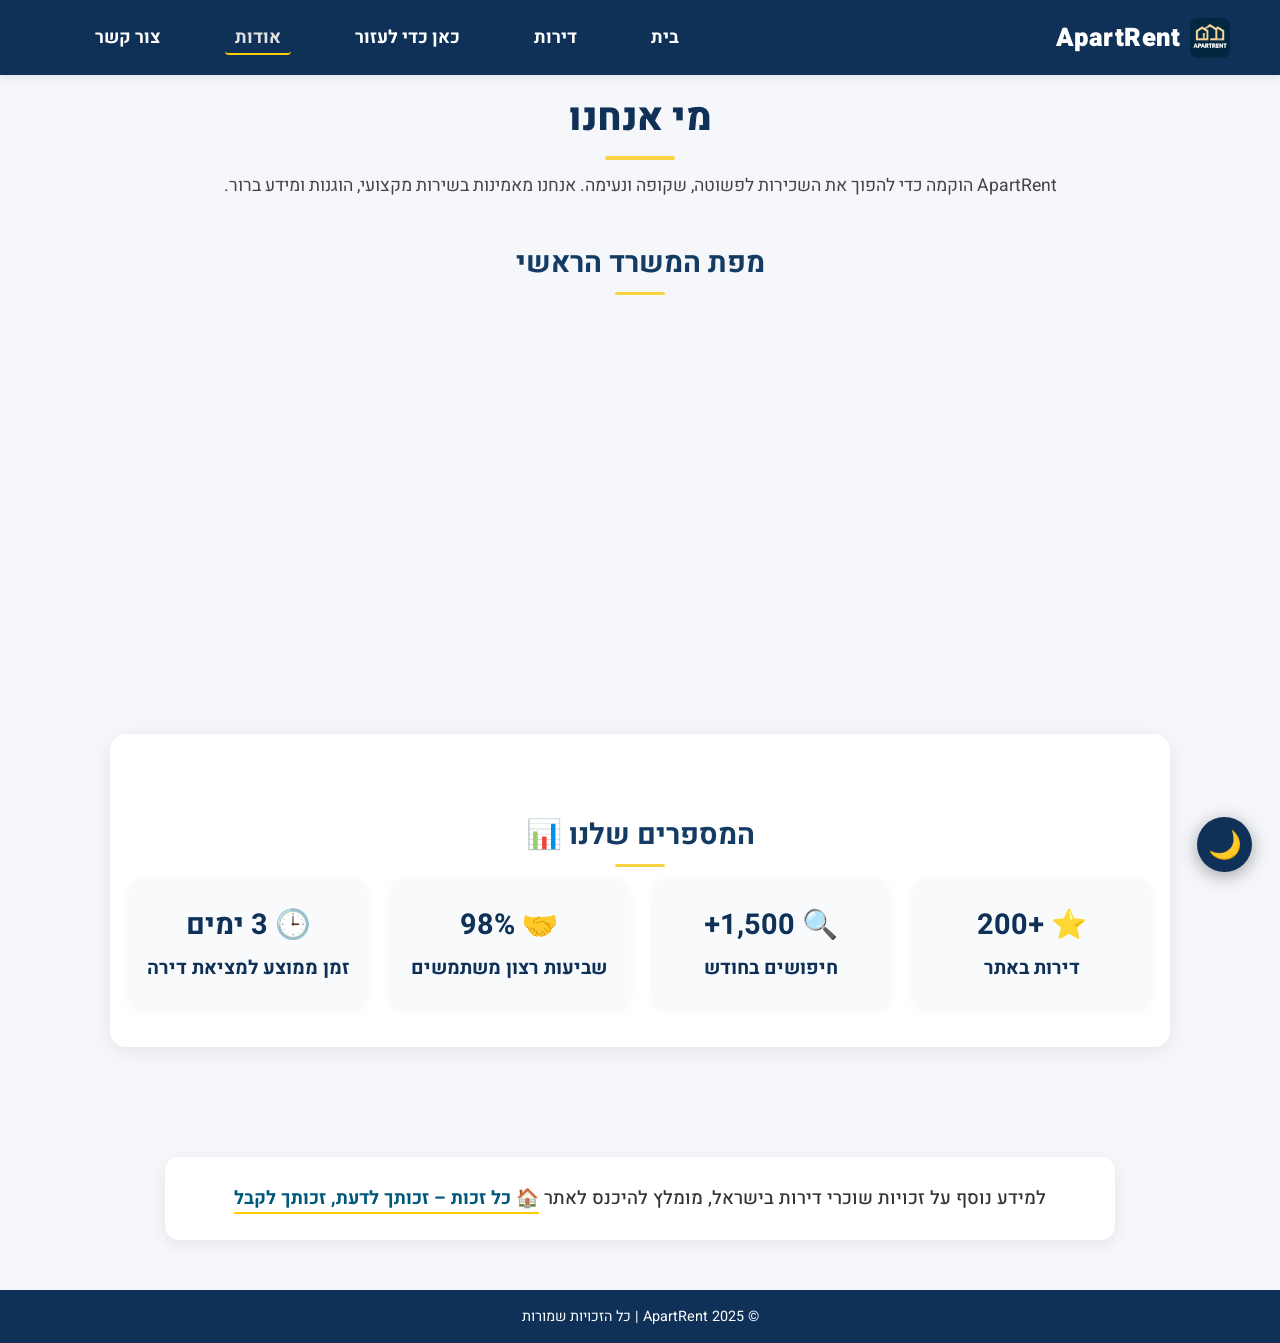
==== commit 0daec65d: "responsive" ====
--- a/RentApartments/about.html
+++ b/RentApartments/about.html
@@ -20,23 +20,70 @@
 </head>
 
 <body>
-  <header>
+   <header class="site-header">
     <h1 class="site-logo">
-  <img src="images/index_logo.png" alt="ApartRent Logo">
-  ApartRent
-</h1>
+      <img src="images/index_logo.png" alt="ApartRent Logo">
+      ApartRent
+    </h1>
 
-    <nav>
+    <button id="floating-theme-btn" class="floating-theme-btn">🌙</button>
+
+    <nav class="navbar">
+        <div class="logo">
+            <a href="#"></a>
+        </div>
+        <ul class="nav-links">
+            <li><a href="index.html">בית</a></li>
+            <li><a href="apartments.html">דירות</a></li>
+            <li><a href="help.html">כאן כדי לעזור</a></li>
+            <li><a href="about.html"class="active">אודות</a></li>
+            <li><a href="contact.html">צור קשר</a></li>
+
+        </ul>
+        <div class="menu-toggle">
+            <span class="bar"></span>
+            <span class="bar"></span>
+            <span class="bar"></span>
+        </div>
+    </nav>
+
+    <script>
+        let toggleMode = false;
+        document.addEventListener('DOMContentLoaded', () => {
+            const menuToggle = document.querySelector('.menu-toggle');
+            const navLinks = document.querySelector('.nav-links');
+
+            menuToggle.addEventListener('click', () => {
+                if (!toggleMode) {
+                    menuToggle.classList.add('active');
+                } else {
+                    menuToggle.classList.remove('active');
+                }
+                navLinks.classList.toggle('active');
+                toggleMode = !toggleMode;
+            });
+
+
+
+        });
+
+
+
+    </script>
+
+
+
+
+
+    <!-- <nav class="navbar">
       <ul>
         <li><a href="index.html">בית</a></li>
-        <li><a href="apartments.html">דירות</a></li>
+        <li><a href="apartments.html" class="active">דירות</a></li>
         <li><a href="help.html">כאן כדי לעזור</a></li>
-        <li><a href="about.html" class="active">אודות</a></li>
-        <button id="floating-theme-btn" class="floating-theme-btn">🌙</button>
-
+        <li><a href="about.html">אודות</a></li>
         <li><a href="contact.html">צור קשר</a></li>
       </ul>
-    </nav>
+    </nav> -->
   </header>
 
 
--- a/RentApartments/css/style.css
+++ b/RentApartments/css/style.css
@@ -42,6 +42,13 @@
   padding: 14px 50px;
   flex-wrap: wrap;
 }
+@media (max-width: 500px) {
+  .site-header {
+
+display: flex;}
+    
+}
+
 
 .site-header h1 {
   margin: 0;
@@ -96,7 +103,7 @@
 
 @media (max-width: 768px) {
   .site-header {
-    flex-direction: column;
+    /* flex-direction: column; */
     padding: 12px 20px;
   }
 
@@ -231,7 +238,15 @@
   height: 44px;
   background: #fff;
 }
-
+@media (min-width: 300px) {
+  .search-bar input[type="text"],
+  .search-bar select,
+  .btn,
+  .btn-light {
+    min-width: 100%;
+  }
+    
+}
 .range-wrap {
   display: flex;
   flex-direction: row;
@@ -1292,6 +1307,10 @@
   grid-template-columns: repeat(4, 1fr);
   gap: 25px;
 }
+@media (max-width: 500px) {
+  .stats-grid {
+display: block;  }
+}
 
 .stat-card {
   background: #f9fafc;
@@ -2232,3 +2251,165 @@
 body.help-page main {
     padding-top: 0 !important;
 }
+.cards-container {
+    display: grid;
+    grid-template-columns: repeat(3, 1fr);
+    gap: 30px;
+}
+
+
+/* ----------------------------
+   רספונסיביות - Breakpoints
+----------------------------- */
+
+/* מסכים קטנים - מובייל */
+@media (max-width: 600px) {
+
+  header.navbar ul {
+      flex-direction: column;
+      gap: 10px;
+  }
+
+  .hero .content h2 {
+      font-size: 26px;
+      text-align: center;
+  }
+
+  .hero .content p {
+      font-size: 16px;
+      text-align: center;
+  }
+
+  .search-bar {
+      flex-direction: column;
+      gap: 10px;
+      align-items: stretch;
+  }
+
+  .cards-container {
+      grid-template-columns: 1fr !important;
+  }
+
+  .btn {
+      width: 100%;
+  }
+
+  iframe {
+      width: 100%;
+      height: 220px;
+  }
+}
+
+
+/* טאבלט */
+@media (max-width: 992px) {
+
+  .cards-container {
+      grid-template-columns: repeat(2, 1fr);
+  }
+
+  .search-bar {
+      gap: 15px;
+  }
+}
+
+
+
+
+
+
+
+
+
+
+
+
+
+  /* styles.css */
+* {
+    margin: 0;
+    padding: 0;
+    box-sizing: border-box;
+}
+
+/* Basic styles for the navbar */
+.navbar {
+    display: flex;
+    justify-content: space-between;
+    align-items: center;
+    padding: 10px 20px;
+    /* Green background */
+    color: #fff;
+}
+
+/* Logo styling */
+.logo a {
+    color: #fff;
+    text-decoration: none;
+    font-size: 24px;
+}
+
+/* Navigation links styling */
+.nav-links {
+    display: flex;
+    list-style: none;
+}
+
+.nav-links li {
+    margin: 0 15px;
+}
+
+.nav-links a {
+    color: #fff;
+    text-decoration: none;
+    font-size: 18px;
+    transition: color 0.3s, text-decoration 0.3s, background-color 0.3s;
+    padding: 5px 10px;
+}
+
+.nav-links a:hover,
+.nav-links a.active {
+    color: #e0e0e0;
+    /* Darker green background on hover */
+    border-radius: 4px;
+    /* Optional: rounded corners */
+}
+
+/* Menu toggle button for mobile view */
+.menu-toggle {
+    display: none;
+    flex-direction: column;
+    cursor: pointer;
+}
+
+.menu-toggle .bar {
+    background-color: #fff;
+    height: 3px;
+    width: 25px;
+    margin: 5px;
+}
+
+/* Responsive styling */
+@media (max-width: 768px) {
+    .nav-links {
+        display: none;
+        flex-direction: column;
+        width: 100%;
+        position: absolute;
+        top: 60px;
+        left: 0;
+    }
+
+    .nav-links.active {
+        display: flex;
+    }
+
+    .nav-links li {
+        margin: 10px 0;
+        text-align: center;
+    }
+
+    .menu-toggle {
+        display: flex;
+    }
+}
--- a/RentApartments/css/style.css
+++ b/RentApartments/css/style.css
@@ -42,6 +42,13 @@
   padding: 14px 50px;
   flex-wrap: wrap;
 }
+@media (max-width: 500px) {
+  .site-header {
+
+display: flex;}
+    
+}
+
 
 .site-header h1 {
   margin: 0;
@@ -96,7 +103,7 @@
 
 @media (max-width: 768px) {
   .site-header {
-    flex-direction: column;
+    /* flex-direction: column; */
     padding: 12px 20px;
   }
 
@@ -231,7 +238,15 @@
   height: 44px;
   background: #fff;
 }
-
+@media (min-width: 300px) {
+  .search-bar input[type="text"],
+  .search-bar select,
+  .btn,
+  .btn-light {
+    min-width: 100%;
+  }
+    
+}
 .range-wrap {
   display: flex;
   flex-direction: row;
@@ -1292,6 +1307,10 @@
   grid-template-columns: repeat(4, 1fr);
   gap: 25px;
 }
+@media (max-width: 500px) {
+  .stats-grid {
+display: block;  }
+}
 
 .stat-card {
   background: #f9fafc;
@@ -2232,3 +2251,165 @@
 body.help-page main {
     padding-top: 0 !important;
 }
+.cards-container {
+    display: grid;
+    grid-template-columns: repeat(3, 1fr);
+    gap: 30px;
+}
+
+
+/* ----------------------------
+   רספונסיביות - Breakpoints
+----------------------------- */
+
+/* מסכים קטנים - מובייל */
+@media (max-width: 600px) {
+
+  header.navbar ul {
+      flex-direction: column;
+      gap: 10px;
+  }
+
+  .hero .content h2 {
+      font-size: 26px;
+      text-align: center;
+  }
+
+  .hero .content p {
+      font-size: 16px;
+      text-align: center;
+  }
+
+  .search-bar {
+      flex-direction: column;
+      gap: 10px;
+      align-items: stretch;
+  }
+
+  .cards-container {
+      grid-template-columns: 1fr !important;
+  }
+
+  .btn {
+      width: 100%;
+  }
+
+  iframe {
+      width: 100%;
+      height: 220px;
+  }
+}
+
+
+/* טאבלט */
+@media (max-width: 992px) {
+
+  .cards-container {
+      grid-template-columns: repeat(2, 1fr);
+  }
+
+  .search-bar {
+      gap: 15px;
+  }
+}
+
+
+
+
+
+
+
+
+
+
+
+
+
+  /* styles.css */
+* {
+    margin: 0;
+    padding: 0;
+    box-sizing: border-box;
+}
+
+/* Basic styles for the navbar */
+.navbar {
+    display: flex;
+    justify-content: space-between;
+    align-items: center;
+    padding: 10px 20px;
+    /* Green background */
+    color: #fff;
+}
+
+/* Logo styling */
+.logo a {
+    color: #fff;
+    text-decoration: none;
+    font-size: 24px;
+}
+
+/* Navigation links styling */
+.nav-links {
+    display: flex;
+    list-style: none;
+}
+
+.nav-links li {
+    margin: 0 15px;
+}
+
+.nav-links a {
+    color: #fff;
+    text-decoration: none;
+    font-size: 18px;
+    transition: color 0.3s, text-decoration 0.3s, background-color 0.3s;
+    padding: 5px 10px;
+}
+
+.nav-links a:hover,
+.nav-links a.active {
+    color: #e0e0e0;
+    /* Darker green background on hover */
+    border-radius: 4px;
+    /* Optional: rounded corners */
+}
+
+/* Menu toggle button for mobile view */
+.menu-toggle {
+    display: none;
+    flex-direction: column;
+    cursor: pointer;
+}
+
+.menu-toggle .bar {
+    background-color: #fff;
+    height: 3px;
+    width: 25px;
+    margin: 5px;
+}
+
+/* Responsive styling */
+@media (max-width: 768px) {
+    .nav-links {
+        display: none;
+        flex-direction: column;
+        width: 100%;
+        position: absolute;
+        top: 60px;
+        left: 0;
+    }
+
+    .nav-links.active {
+        display: flex;
+    }
+
+    .nav-links li {
+        margin: 10px 0;
+        text-align: center;
+    }
+
+    .menu-toggle {
+        display: flex;
+    }
+}
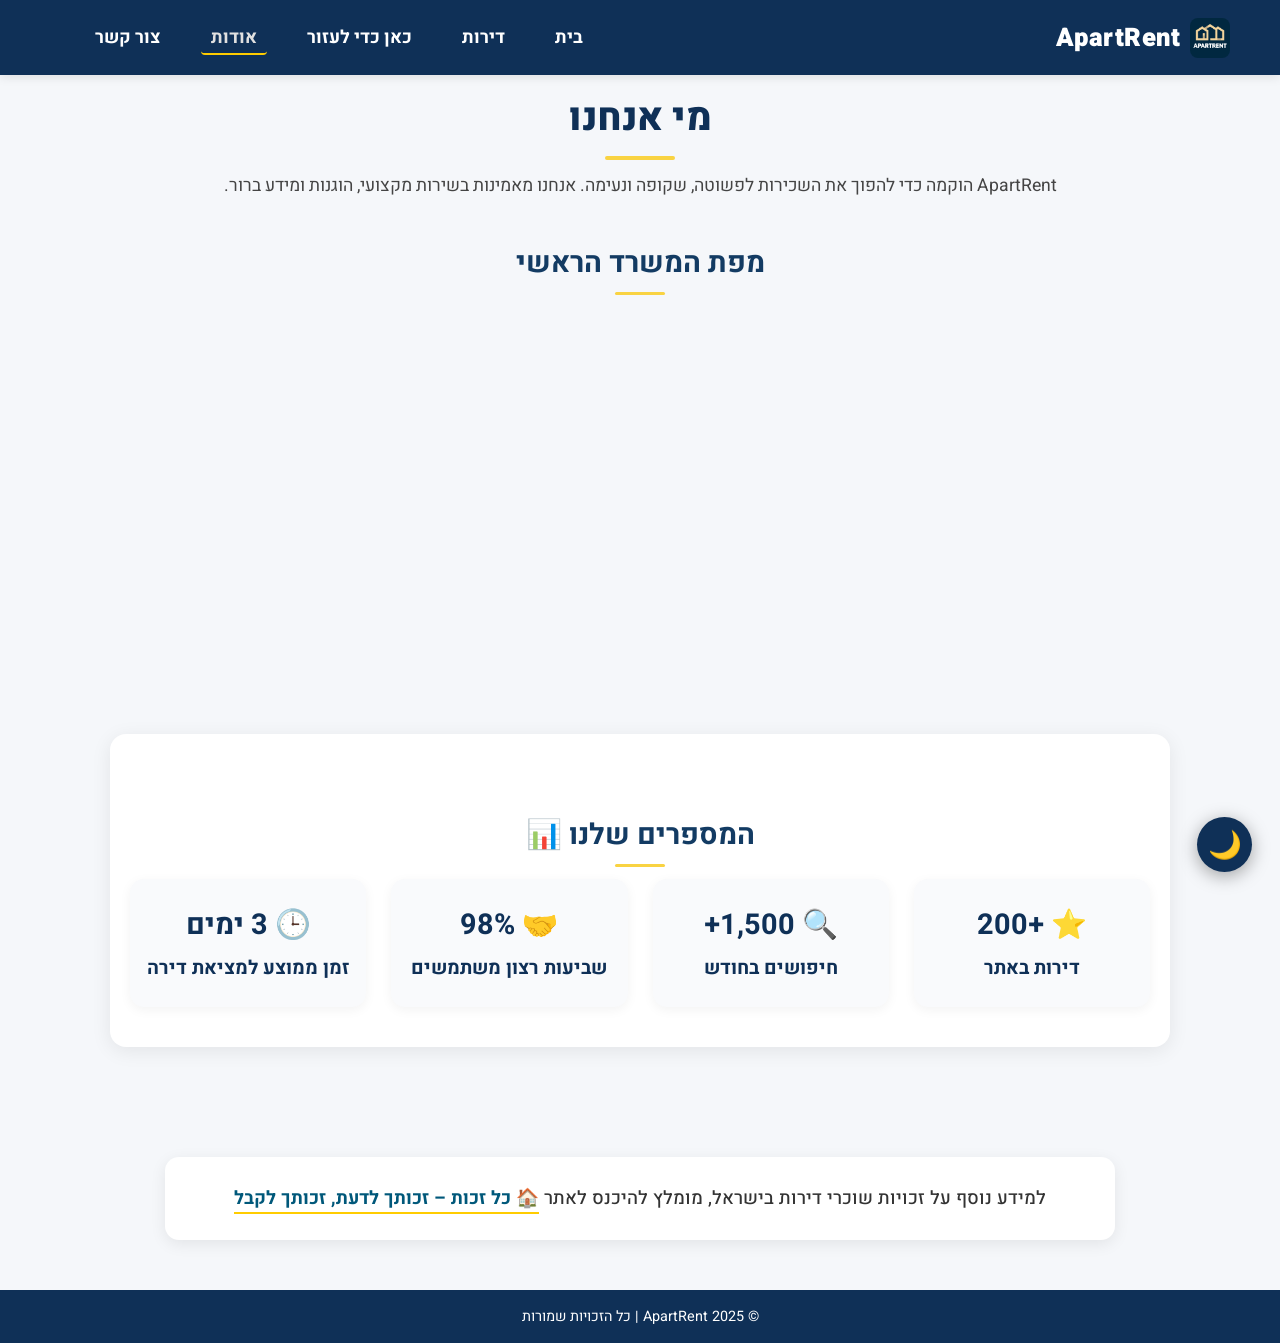
==== commit 6b1abe58: "Final fix for YouTube embed and general updates" ====
--- a/RentApartments/about.html
+++ b/RentApartments/about.html
@@ -5,22 +5,11 @@
   <meta name="viewport" content="width=device-width, initial-scale=1.0">
   <title>ApartRent - אודות</title>
   <link rel="stylesheet" href="css/style.css">
-  <script defer src="js/script.js"></script>
-</head>
-<body>
-  <!DOCTYPE html>
-<html lang="he">
-<head>
-  <meta charset="UTF-8">
-  <meta name="viewport" content="width=device-width, initial-scale=1.0">
-  <title>ApartRent</title>
-  <link rel="stylesheet" href="css/style.css">
   <link href="https://fonts.googleapis.com/css2?family=Heebo:wght@400;600;800&family=Assistant:wght@400;700&display=swap" rel="stylesheet">
-
 </head>
 
 <body>
-   <header class="site-header">
+  <header class="site-header">
     <h1 class="site-logo">
       <img src="images/index_logo.png" alt="ApartRent Logo">
       ApartRent
@@ -38,7 +27,6 @@
             <li><a href="help.html">כאן כדי לעזור</a></li>
             <li><a href="about.html"class="active">אודות</a></li>
             <li><a href="contact.html">צור קשר</a></li>
-
         </ul>
         <div class="menu-toggle">
             <span class="bar"></span>
@@ -46,46 +34,7 @@
             <span class="bar"></span>
         </div>
     </nav>
-
-    <script>
-        let toggleMode = false;
-        document.addEventListener('DOMContentLoaded', () => {
-            const menuToggle = document.querySelector('.menu-toggle');
-            const navLinks = document.querySelector('.nav-links');
-
-            menuToggle.addEventListener('click', () => {
-                if (!toggleMode) {
-                    menuToggle.classList.add('active');
-                } else {
-                    menuToggle.classList.remove('active');
-                }
-                navLinks.classList.toggle('active');
-                toggleMode = !toggleMode;
-            });
-
-
-
-        });
-
-
-
-    </script>
-
-
-
-
-
-    <!-- <nav class="navbar">
-      <ul>
-        <li><a href="index.html">בית</a></li>
-        <li><a href="apartments.html" class="active">דירות</a></li>
-        <li><a href="help.html">כאן כדי לעזור</a></li>
-        <li><a href="about.html">אודות</a></li>
-        <li><a href="contact.html">צור קשר</a></li>
-      </ul>
-    </nav> -->
   </header>
-
 
   <main class="about">
     <h2>מי אנחנו</h2>
@@ -98,11 +47,10 @@
         width="100%" height="380" style="border:0; border-radius:12px;"
         loading="lazy" allowfullscreen
         referrerpolicy="no-referrer-when-downgrade"
-        src="https://www.google.com/maps/embed?pb=!1m18!1m12!1m3!1d3399.8469796243723!2d34.78052781515914!3d32.08048098119047!2m3!1f0!2f0!3f0!3m2!1i1024!2i768!4f13.1!3m3!1m2!1s0x151d4b873c13c1e9%3A0xb82b3d2ec2e7af7!2z16jXoNeZ15XXqNeZINeo15DXoNea!5e0!3m2!1she!2sil!4v1700000000000">
+        src="https://www.google.com/maps/embed?pb=!1m18!1m12!1m3!1d1112.5152862086438!2d34.78176585934629!3d32.07921820573932!2m3!1f0!2f0!3f0!3m2!1i1024!2i768!4f13.1!3m3!1m2!1s0x151d4b68427f7151%3A0x7d25e01c10d3f269!2z157XmdeQ15TXlSDXl9eQINeQ15DXlSDXnNee15zXmdeQ15Q!5e0!3m2!1she!2sil!4v1700234500000!5m2!1she!2sil">
       </iframe>
     </div>
 
-   <!-- 🌟 המספרים שלנו – במקום הטבלה! -->
     <section class="stats-section">
       <h3 class="stats-title">המספרים שלנו 📊</h3>
 
@@ -129,39 +77,57 @@
       </div>
     </section>
   </main>
-<section class="about-link">
-  <p>
-    למידע נוסף על זכויות שוכרי דירות בישראל, מומלץ להיכנס לאתר
-    <a href="https://www.kolzchut.org.il/he/%D7%A9%D7%95%D7%9B%D7%A8%D7%99_%D7%93%D7%99%D7%A8%D7%95%D7%AA"
-       target="_blank" class="gov-link">
-       🏠 כל זכות – זכותך לדעת, זכותך לקבל
-    </a>
-  </p>
-</section>
+  
+  <section class="about-link">
+    <p>
+      למידע נוסף על זכויות שוכרי דירות בישראל, מומלץ להיכנס לאתר
+      <a href="https://www.kolzchut.org.il/he/%D7%A9%D7%95%D7%9B%D7%A8%D7%99_%D7%93%D7%99%D7%A8%D7%95%D7%AA"
+         target="_blank" class="gov-link">
+         🏠 כל זכות – זכותך לדעת, זכותך לקבל
+      </a>
+    </p>
+  </section>
 
   <footer>
     <p>© 2025 ApartRent | כל הזכויות שמורות</p>
   </footer>
 
   <script>
-// כפתור מצב לילה צף
-const themeBtn = document.getElementById("floating-theme-btn");
-const body = document.body;
+    // תסריט המבורגר מנוע
+    let toggleMode = false;
+    document.addEventListener('DOMContentLoaded', () => {
+        const menuToggle = document.querySelector('.menu-toggle');
+        const navLinks = document.querySelector('.nav-links');
 
-// טעינה — אם נבחר Dark בעבר, טען אותו
-if (localStorage.getItem("theme") === "dark") {
-  body.classList.add("dark-mode");
-  themeBtn.textContent = "☀️";
-}
+        menuToggle.addEventListener('click', () => {
+            if (!toggleMode) {
+                menuToggle.classList.add('active');
+            } else {
+                menuToggle.classList.remove('active');
+            }
+            navLinks.classList.toggle('active');
+            toggleMode = !toggleMode;
+        });
+    });
 
-// לחיצה — החלפת מצב
-themeBtn.addEventListener("click", () => {
-  const isDark = body.classList.toggle("dark-mode");
-  themeBtn.textContent = isDark ? "☀️" : "🌙";
-  localStorage.setItem("theme", isDark ? "dark" : "light");
-});
+    // כפתור מצב לילה צף
+    const themeBtn = document.getElementById("floating-theme-btn");
+    const body = document.body;
 
-</script>
+    // טעינה — אם נבחר Dark בעבר, טען אותו
+    if (localStorage.getItem("theme") === "dark") {
+      body.classList.add("dark-mode");
+      themeBtn.textContent = "☀️";
+    }
 
+    // לחיצה — החלפת מצב
+    themeBtn.addEventListener("click", () => {
+      const isDark = body.classList.toggle("dark-mode");
+      themeBtn.textContent = isDark ? "☀️" : "🌙";
+      localStorage.setItem("theme", isDark ? "dark" : "light");
+    });
+  </script>
+
+  <script defer src="js/script.js"></script> 
 </body>
-</html>
+</html>
--- a/RentApartments/css/style.css
+++ b/RentApartments/css/style.css
@@ -59,7 +59,7 @@
 .navbar ul {
   list-style: none;
   display: flex;
-  gap: 24px;
+  gap: 0px;
   margin: 0;
   padding: 0;
 }
@@ -163,7 +163,7 @@
   background: var(--secondary);
   color: var(--white);
   border: none;
-  padding: 10px 22px;
+  padding: 5px 7px;
   border-radius: 8px;
   font-weight: 700;
   cursor: pointer;
@@ -230,12 +230,10 @@
 .search-bar select,
 .btn,
 .btn-light {
-  padding: 10px 14px;
+  padding: 5px 7px;
   border-radius: 8px;
   border: 1px solid #d0d7de;
   font-size: 14px;
-  min-width: 200px;
-  height: 44px;
   background: #fff;
 }
 @media (min-width: 300px) {
@@ -411,10 +409,10 @@
     width: 100%;
   }
 
-  .btn,
+  /* .btn,
   .btn-light {
     width: 100%;
-  }
+  } */
 }
 .video-container {
   position: relative;
@@ -1418,14 +1416,6 @@
   gap: 6px;
 }
 
-nav ul {
-  list-style: none;
-  display: flex;
-  align-items: center;
-  gap: 20px;
-  padding: 0;
-  margin: 0;
-}
 
 nav a {
   color: white;
@@ -1434,11 +1424,6 @@
   transition: 0.3s;
 }
 
-nav a.active {
-  color: var(--accent-color);
-  border-bottom: 2px solid var(--accent-color);
-  padding-bottom: 2px;
-}
 
 nav a:hover {
   color: var(--accent-color);
@@ -1729,26 +1714,12 @@
 /* =======================
    NAVIGATION
 ======================= */
-nav ul {
-  list-style: none;
-  display: flex;
-  align-items: center;
-  gap: 20px;
-  padding: 0;
-  margin: 0;
-}
 
 nav a {
   color: white;
   text-decoration: none;
   font-weight: 600;
   transition: 0.3s;
-}
-
-nav a.active {
-  color: var(--accent-color);
-  border-bottom: 2px solid var(--accent-color);
-  padding-bottom: 2px;
 }
 
 nav a:hover {
@@ -1858,15 +1829,6 @@
 /* =======================
    NAVBAR
 ======================= */
-nav ul {
-  list-style: none;
-  display: flex;
-  align-items: center;
-  gap: 20px;
-  padding: 0;
-  margin: 0;
-}
-
 nav a {
   color: white;
   text-decoration: none;
@@ -2056,7 +2018,7 @@
   list-style: none;
   display: flex;
   align-items: center;
-  gap: 20px;
+  gap: 10px;
   padding: 0;
   margin: 0;
 }
@@ -2066,12 +2028,6 @@
   text-decoration: none;
   font-weight: 600;
   transition: 0.3s;
-}
-
-nav a.active {
-  color: var(--accent-color);
-  border-bottom: 2px solid var(--accent-color);
-  padding-bottom: 2px;
 }
 
 nav a:hover {
@@ -2132,7 +2088,7 @@
 .btn {
   background-color: var(--accent-color);
   color: var(--primary-color);
-  padding: 14px 42px;
+  padding: 5px 40px;
   border-radius: 30px;
   font-weight: 700;
   font-size: 1.1rem;
@@ -2141,6 +2097,8 @@
   display: inline-flex;
   align-items: center;
   justify-content: center;
+  width: auto;
+
 }
 
 .btn:hover {
@@ -2290,9 +2248,7 @@
       grid-template-columns: 1fr !important;
   }
 
-  .btn {
-      width: 100%;
-  }
+
 
   iframe {
       width: 100%;
@@ -2412,4 +2368,19 @@
     .menu-toggle {
         display: flex;
     }
-}+}
+
+/* --- HERO BUTTON FIX --- */
+.hero .btn {
+  display: inline-flex !important;
+  padding: 8px 52px !important; /* פחות רווח */
+  width: auto !important;         /* שלא יימתח */
+  max-width: fit-content !important;
+  align-items: center;
+  justify-content: center;
+}
+/* === כפתור "מצא דירה עכשיו" בהירו === */
+.hero .btn {
+  min-width: 0 !important;       /* מבטל את ה-200px */
+  width: auto !important;        /* שיהיה רק לפי הטקסט */
+}
